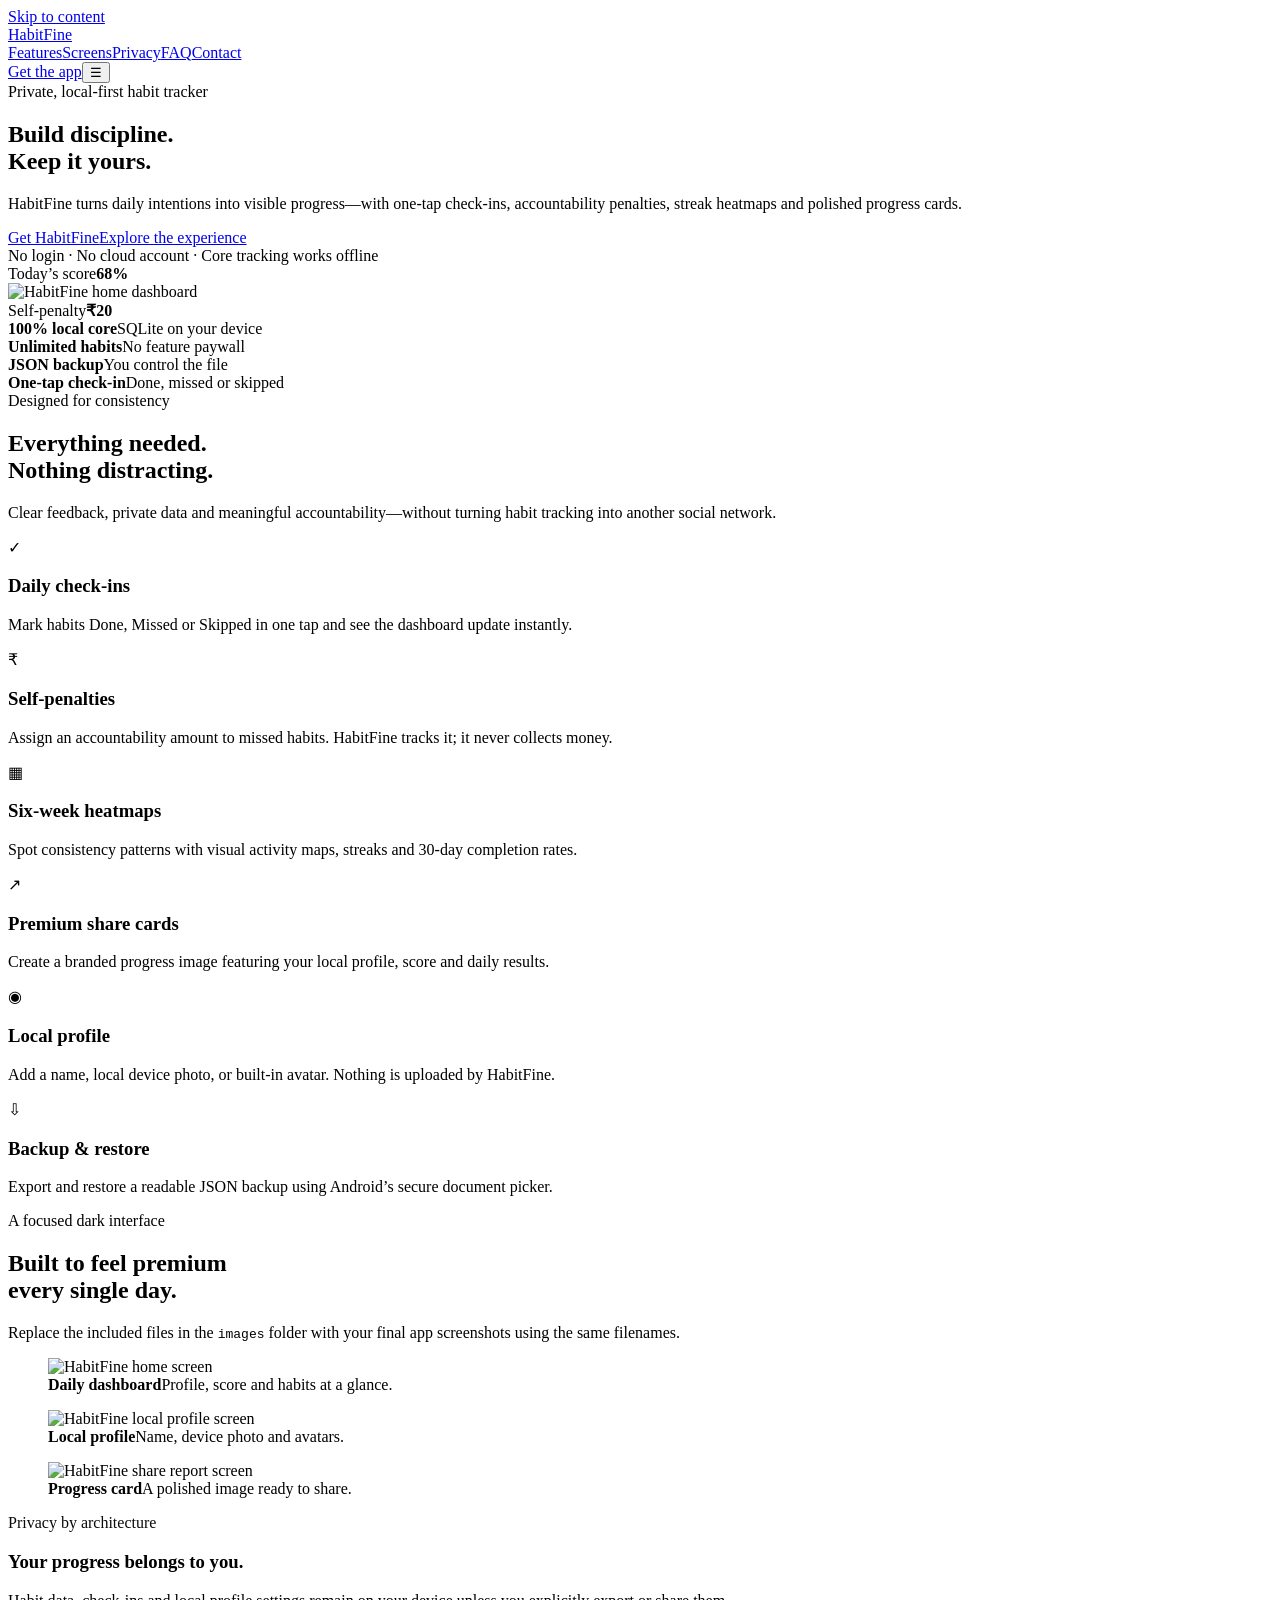
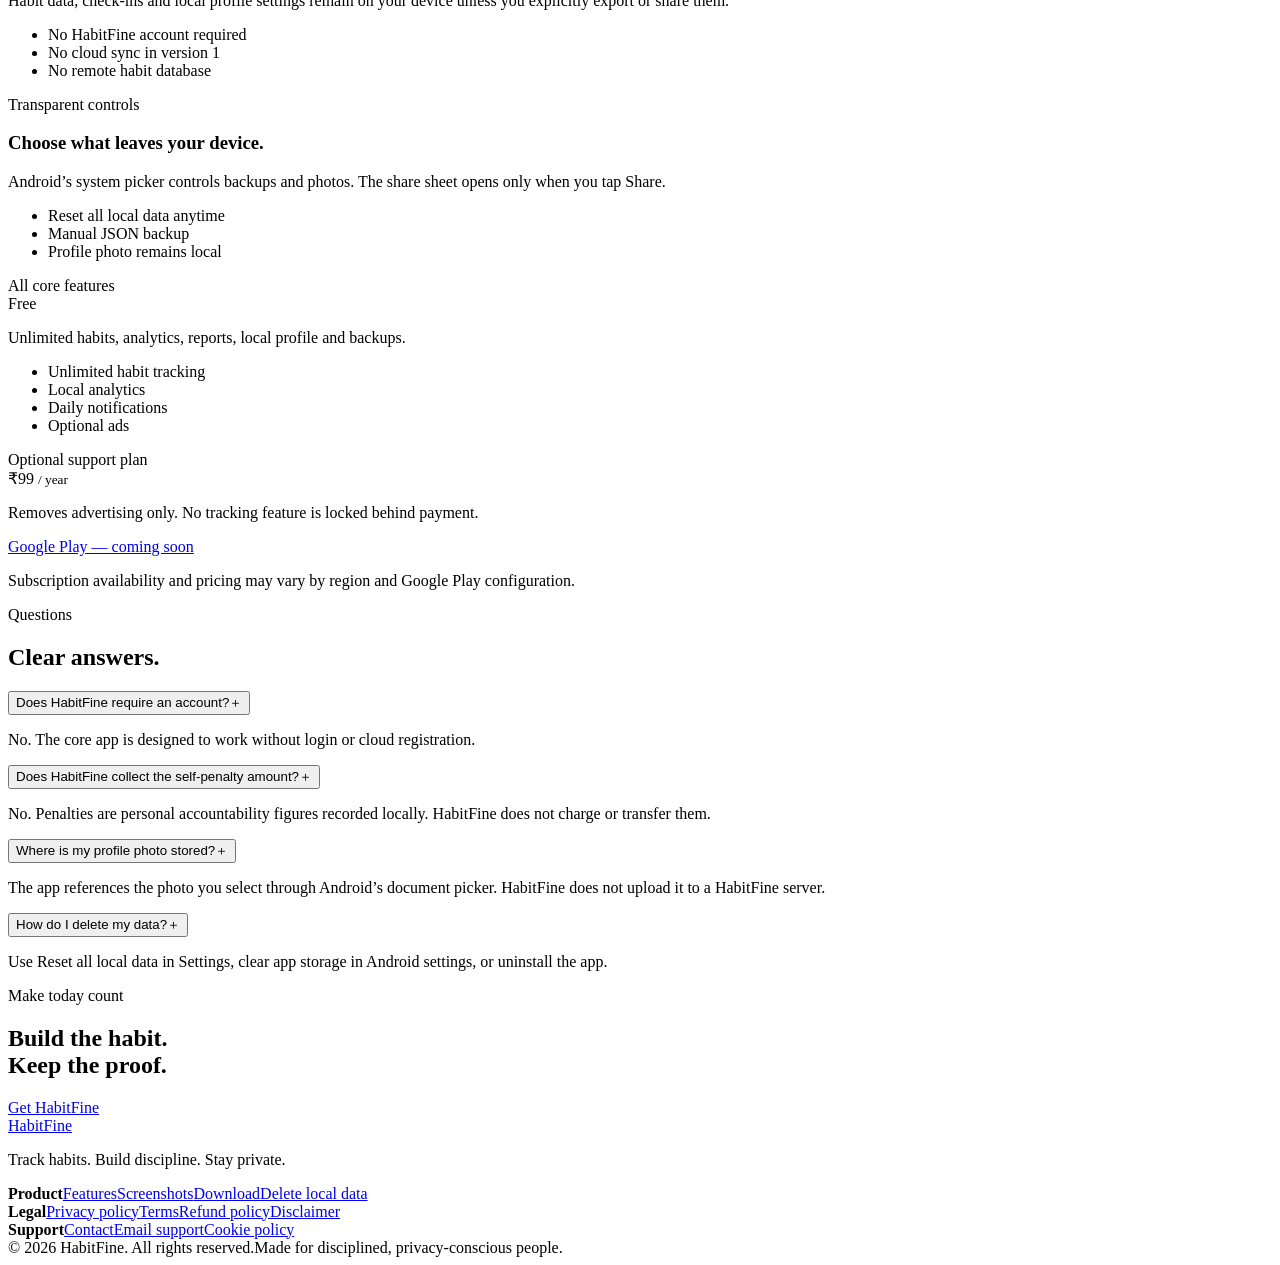
==== index.html @ 4855f7bb "Add files via upload" ====
<!doctype html><html lang="en"><head><meta charset="utf-8"><meta name="viewport" content="width=device-width,initial-scale=1"><meta name="theme-color" content="#080a09"><meta name="description" content="HabitFine is a private, local-first Android habit tracker with heatmaps, self-penalties, analytics and premium share cards."><title>Habit tracker built for discipline — HabitFine</title><link rel="icon" href="assets/logo.svg"><link rel="stylesheet" href="assets/css/style.css"></head><body class=""><a class="skip" href="#main">Skip to content</a><header class="site-header"><div class="container nav"><a class="brand" href="index.html"><img src="assets/logo.svg" alt=""><span>HabitFine</span></a><nav class="nav-links" aria-label="Primary"><a href="index.html#features">Features</a><a href="index.html#screens">Screens</a><a href="index.html#privacy">Privacy</a><a href="index.html#faq">FAQ</a><a href="contact.html">Contact</a></nav><a class="nav-cta" href="index.html#download">Get the app</a><button class="menu-btn" aria-label="Open navigation" aria-expanded="false">☰</button></div></header><main id="main"><div class="container"><section class="hero"><div class="hero-copy reveal"><div class="eyebrow">Private, local-first habit tracker</div><h1>Build discipline.<br><span>Keep it yours.</span></h1><p>HabitFine turns daily intentions into visible progress—with one-tap check-ins, accountability penalties, streak heatmaps and polished progress cards.</p><div class="actions"><a class="button primary" href="#download">Get HabitFine</a><a class="button secondary" href="#screens">Explore the experience</a></div><div class="micro">No login · No cloud account · Core tracking works offline</div></div><div class="phone-stage reveal"><div class="float-card float-one"><span>Today’s score</span><strong>68%</strong></div><div class="phone"><img src="images/screenshot-home.png" alt="HabitFine home dashboard"></div><div class="float-card float-two"><span>Self-penalty</span><strong>₹20</strong></div></div></section><div class="trust reveal"><div><b>100% local core</b><span>SQLite on your device</span></div><div><b>Unlimited habits</b><span>No feature paywall</span></div><div><b>JSON backup</b><span>You control the file</span></div><div><b>One-tap check-in</b><span>Done, missed or skipped</span></div></div></div><section id="features"><div class="container"><div class="section-head reveal"><div><div class="eyebrow">Designed for consistency</div><h2>Everything needed.<br>Nothing distracting.</h2></div><p>Clear feedback, private data and meaningful accountability—without turning habit tracking into another social network.</p></div><div class="feature-grid"><article class="feature reveal"><div class="icon">✓</div><h3>Daily check-ins</h3><p>Mark habits Done, Missed or Skipped in one tap and see the dashboard update instantly.</p></article><article class="feature reveal"><div class="icon">₹</div><h3>Self-penalties</h3><p>Assign an accountability amount to missed habits. HabitFine tracks it; it never collects money.</p></article><article class="feature reveal"><div class="icon">▦</div><h3>Six-week heatmaps</h3><p>Spot consistency patterns with visual activity maps, streaks and 30-day completion rates.</p></article><article class="feature reveal"><div class="icon">↗</div><h3>Premium share cards</h3><p>Create a branded progress image featuring your local profile, score and daily results.</p></article><article class="feature reveal"><div class="icon">◉</div><h3>Local profile</h3><p>Add a name, local device photo, or built-in avatar. Nothing is uploaded by HabitFine.</p></article><article class="feature reveal"><div class="icon">⇩</div><h3>Backup & restore</h3><p>Export and restore a readable JSON backup using Android’s secure document picker.</p></article></div></div></section><section class="screens" id="screens"><div class="container"><div class="section-head reveal"><div><div class="eyebrow">A focused dark interface</div><h2>Built to feel premium<br>every single day.</h2></div><p>Replace the included files in the <code>images</code> folder with your final app screenshots using the same filenames.</p></div><div class="screen-grid"><figure class="screen-card reveal"><img src="images/screenshot-home.png" alt="HabitFine home screen"><figcaption><b>Daily dashboard</b><span>Profile, score and habits at a glance.</span></figcaption></figure><figure class="screen-card reveal"><img src="images/screenshot-profile.png" alt="HabitFine local profile screen"><figcaption><b>Local profile</b><span>Name, device photo and avatars.</span></figcaption></figure><figure class="screen-card reveal"><img src="images/screenshot-report.png" alt="HabitFine share report screen"><figcaption><b>Progress card</b><span>A polished image ready to share.</span></figcaption></figure></div></div></section><section id="privacy"><div class="container"><div class="local-grid"><article class="local-card accent reveal"><div class="eyebrow" style="color:#090b0a">Privacy by architecture</div><h3>Your progress belongs to you.</h3><p>Habit data, check-ins and local profile settings remain on your device unless you explicitly export or share them.</p><ul class="check-list"><li>No HabitFine account required</li><li>No cloud sync in version 1</li><li>No remote habit database</li></ul></article><article class="local-card reveal"><div class="eyebrow">Transparent controls</div><h3>Choose what leaves your device.</h3><p>Android’s system picker controls backups and photos. The share sheet opens only when you tap Share.</p><ul class="check-list"><li>Reset all local data anytime</li><li>Manual JSON backup</li><li>Profile photo remains local</li></ul></article></div></div></section><section id="download"><div class="container"><div class="pricing"><div class="price-card reveal"><div class="eyebrow">All core features</div><div class="price">Free</div><p class="muted">Unlimited habits, analytics, reports, local profile and backups.</p><ul class="check-list"><li>Unlimited habit tracking</li><li>Local analytics</li><li>Daily notifications</li><li>Optional ads</li></ul></div><div class="price-card reveal"><div class="eyebrow">Optional support plan</div><div class="price">₹99 <small>/ year</small></div><p class="muted">Removes advertising only. No tracking feature is locked behind payment.</p><div class="actions"><a class="button primary" href="#">Google Play — coming soon</a></div><p class="micro">Subscription availability and pricing may vary by region and Google Play configuration.</p></div></div></div></section><section id="faq"><div class="container faq"><div class="section-head reveal"><div><div class="eyebrow">Questions</div><h2>Clear answers.</h2></div></div><div class="faq-item reveal"><button class="faq-q" aria-expanded="false">Does HabitFine require an account?<span>＋</span></button><div class="faq-a"><div><p>No. The core app is designed to work without login or cloud registration.</p></div></div></div><div class="faq-item reveal"><button class="faq-q" aria-expanded="false">Does HabitFine collect the self-penalty amount?<span>＋</span></button><div class="faq-a"><div><p>No. Penalties are personal accountability figures recorded locally. HabitFine does not charge or transfer them.</p></div></div></div><div class="faq-item reveal"><button class="faq-q" aria-expanded="false">Where is my profile photo stored?<span>＋</span></button><div class="faq-a"><div><p>The app references the photo you select through Android’s document picker. HabitFine does not upload it to a HabitFine server.</p></div></div></div><div class="faq-item reveal"><button class="faq-q" aria-expanded="false">How do I delete my data?<span>＋</span></button><div class="faq-a"><div><p>Use Reset all local data in Settings, clear app storage in Android settings, or uninstall the app.</p></div></div></div></div></section><section><div class="container"><div class="cta reveal"><div><div class="eyebrow">Make today count</div><h2>Build the habit.<br>Keep the proof.</h2></div><a class="button primary" href="#download">Get HabitFine</a></div></div></section></main><footer class="footer"><div class="container"><div class="footer-grid"><div><a class="brand" href="index.html"><img src="assets/logo.svg" alt=""><span>HabitFine</span></a><p>Track habits. Build discipline. Stay private.</p></div><div class="footer-col"><b>Product</b><a href="index.html#features">Features</a><a href="index.html#screens">Screenshots</a><a href="index.html#download">Download</a><a href="data-deletion.html">Delete local data</a></div><div class="footer-col"><b>Legal</b><a href="privacy.html">Privacy policy</a><a href="terms.html">Terms</a><a href="refund.html">Refund policy</a><a href="disclaimer.html">Disclaimer</a></div><div class="footer-col"><b>Support</b><a href="contact.html">Contact</a><a href="mailto:jitendraeditiz@gmail.com">Email support</a><a href="cookies.html">Cookie policy</a></div></div><div class="copyright"><span>© 2026 HabitFine. All rights reserved.</span><span>Made for disciplined, privacy-conscious people.</span></div></div></footer><script src="assets/js/main.js"></script></body></html>
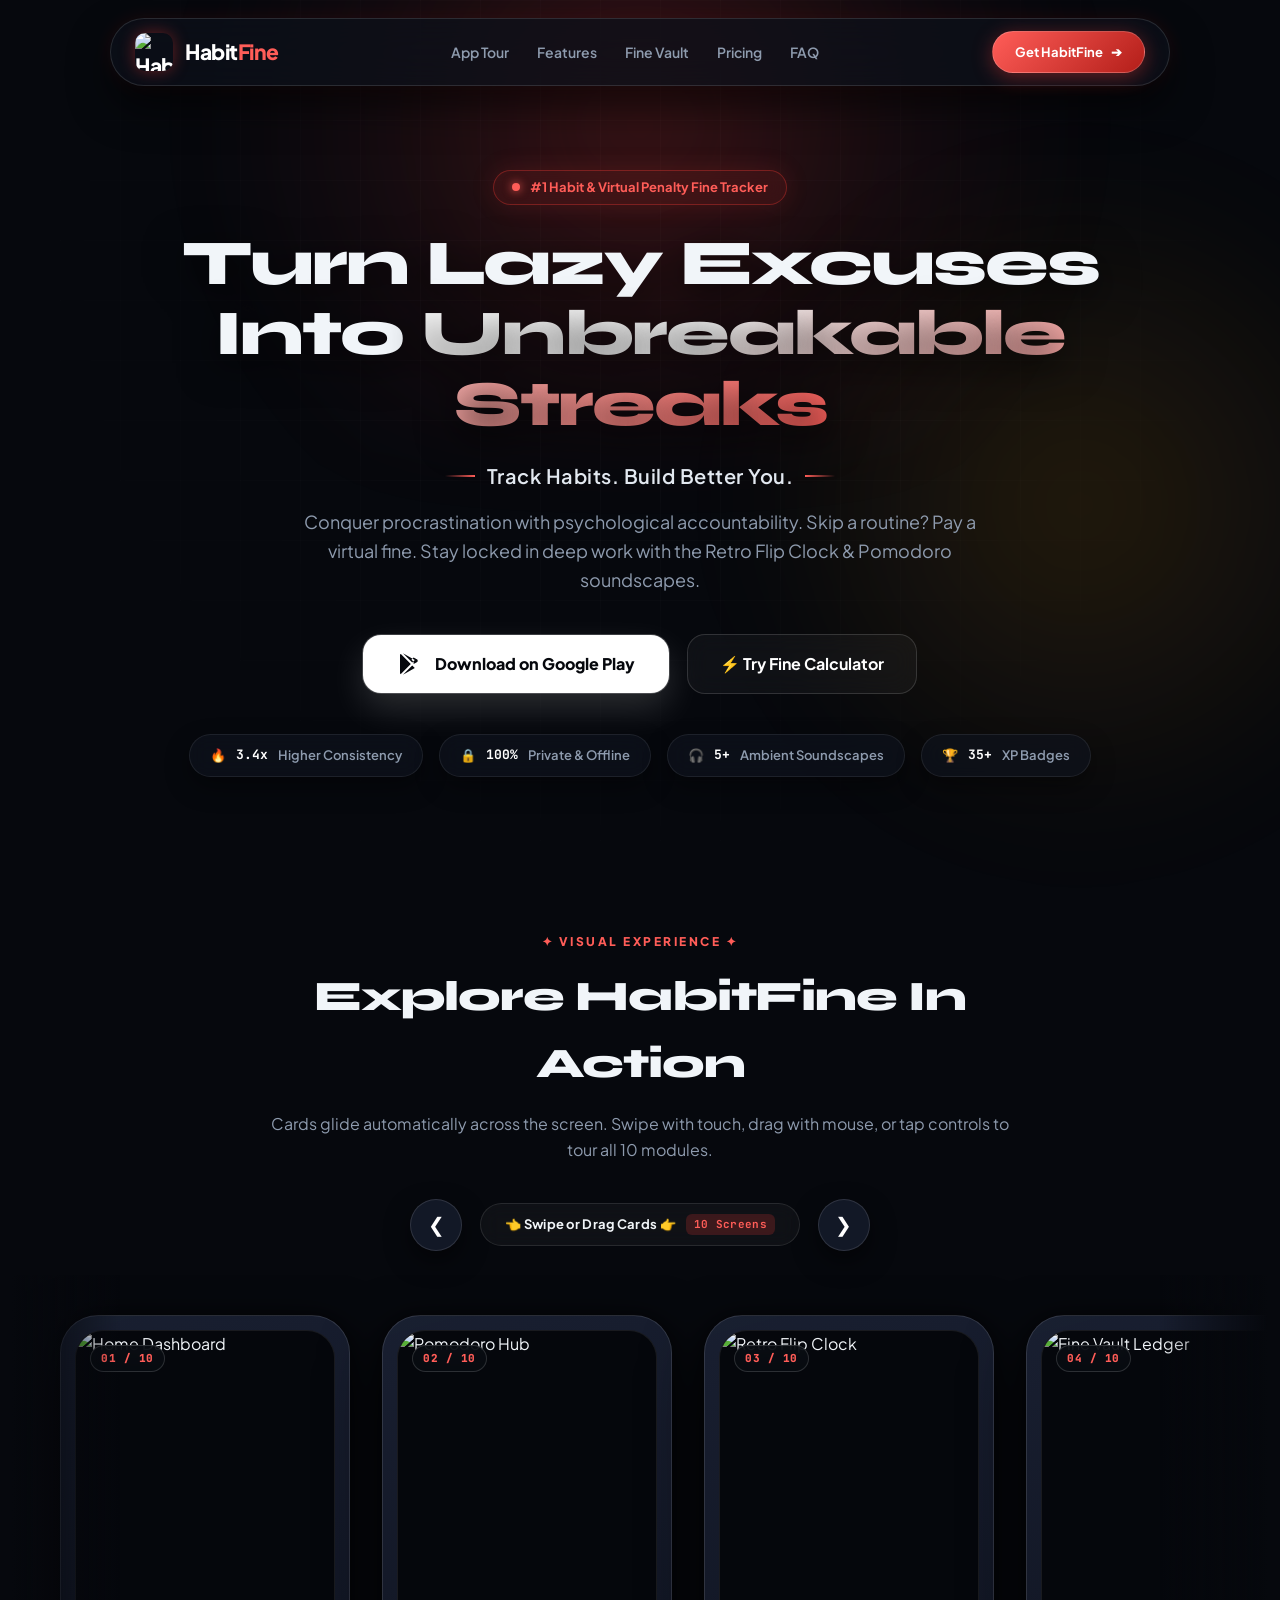
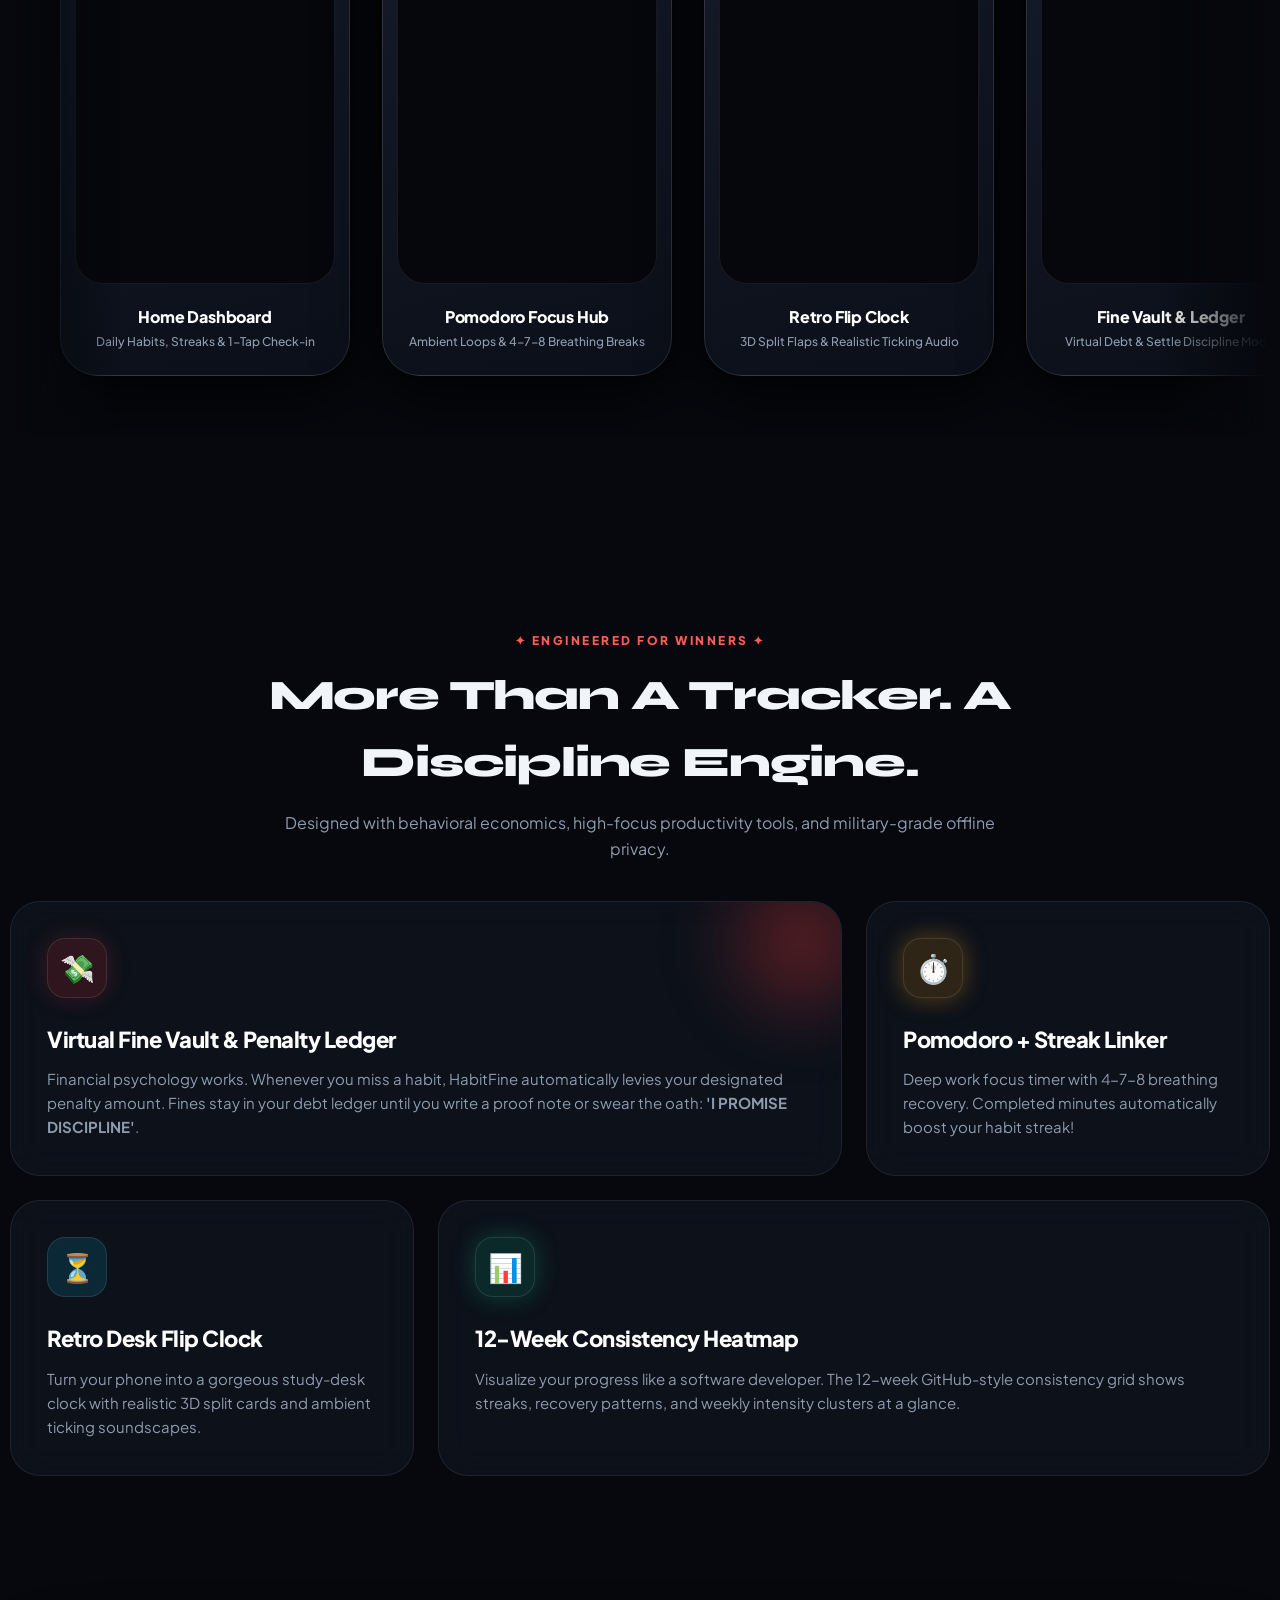
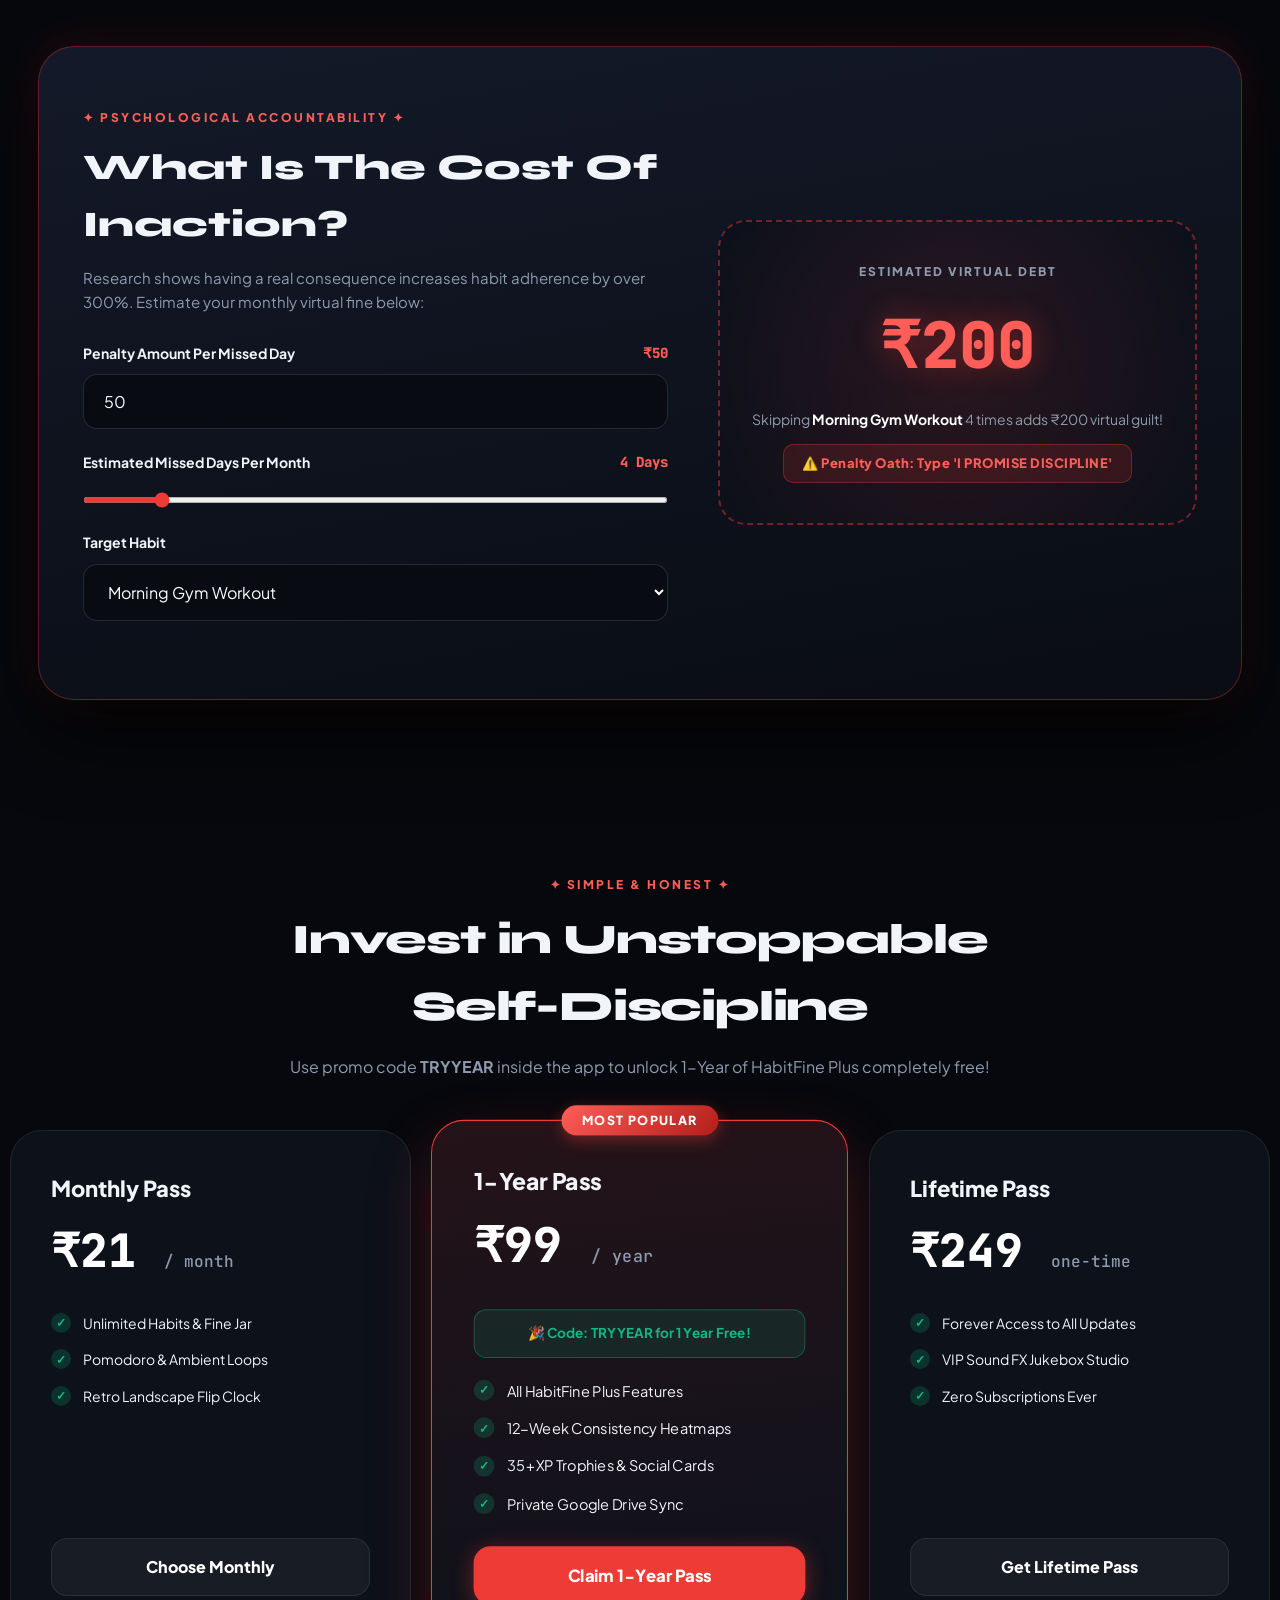
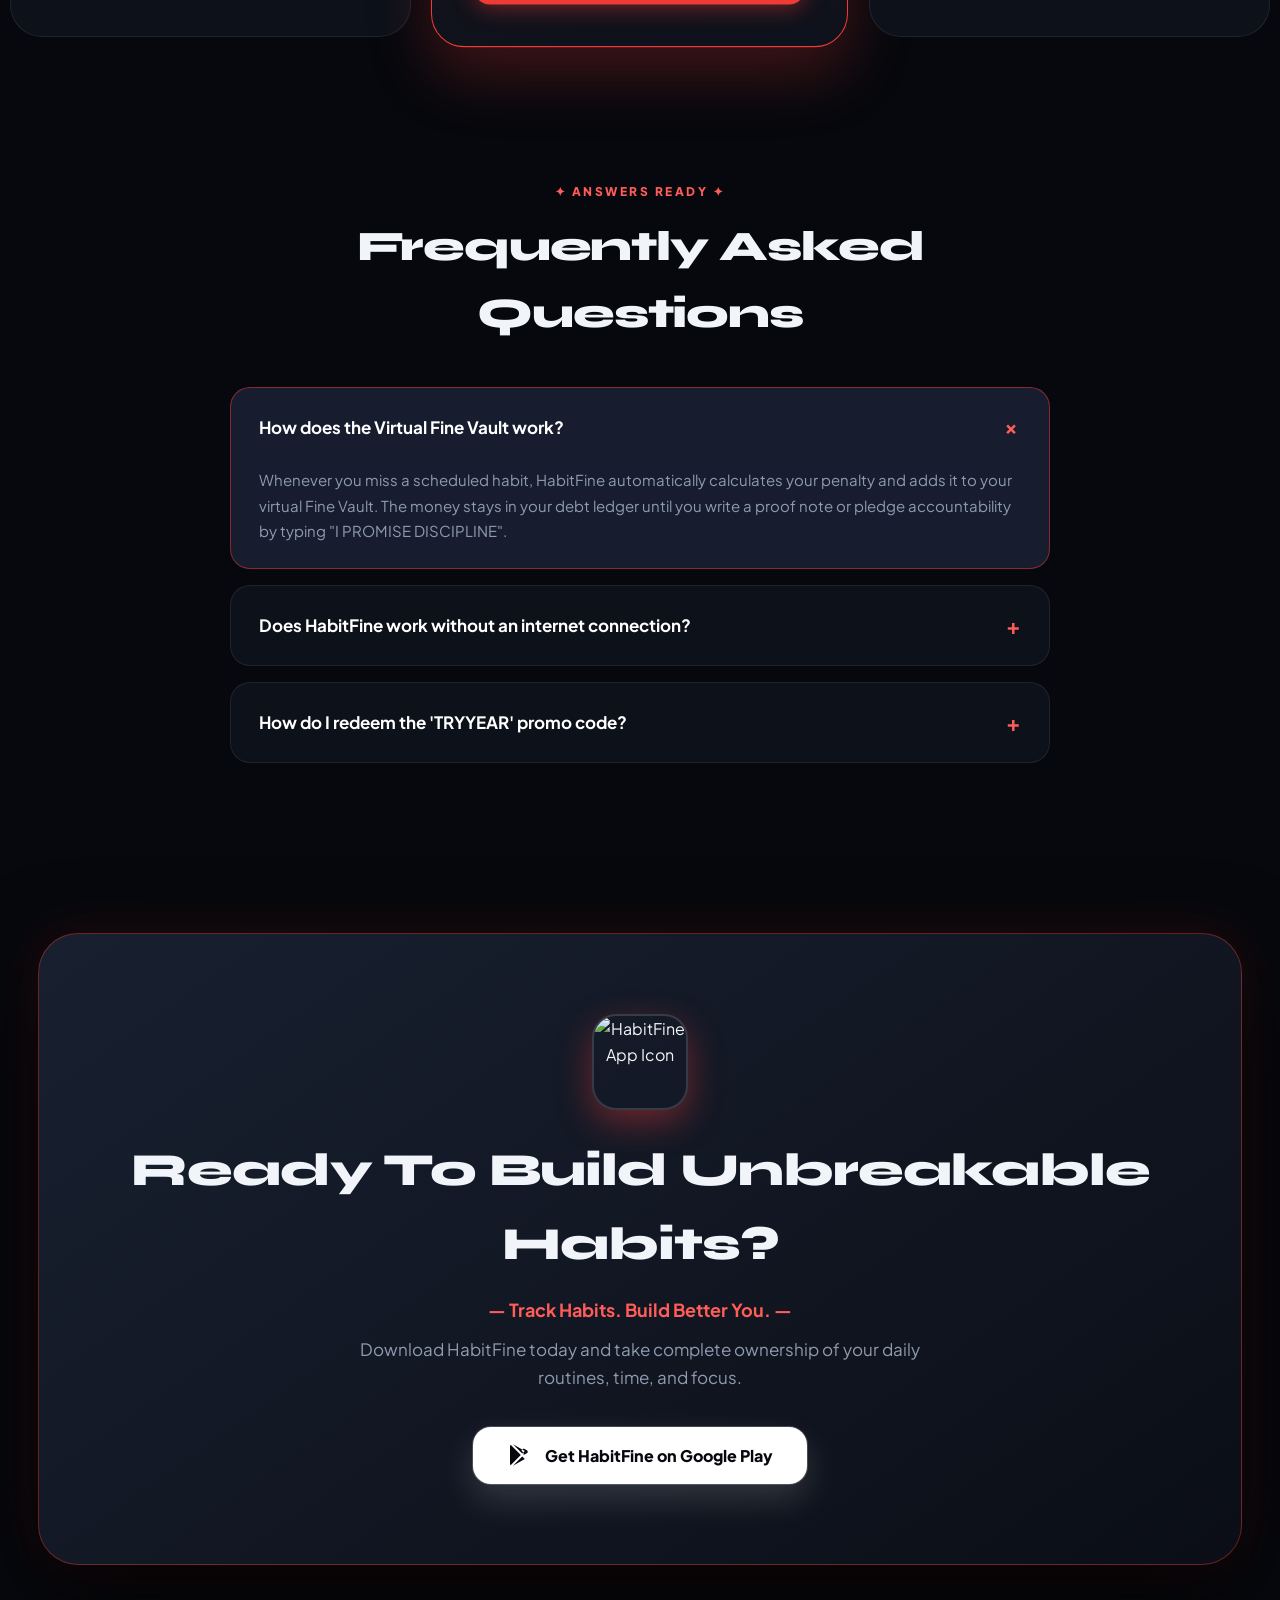
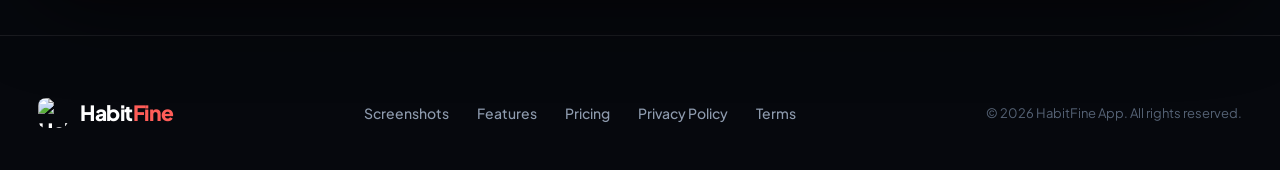
==== commit ba2f07d9: "Rename index (7).html to index.html" ====
--- a/index.html
+++ b/index.html
@@ -1 +1,1642 @@
-<!doctype html><html lang="en"><head><meta charset="utf-8"><meta name="viewport" content="width=device-width,initial-scale=1"><meta name="theme-color" content="#080a09"><meta name="description" content="HabitFine is a private, local-first Android habit tracker with heatmaps, self-penalties, analytics and premium share cards."><title>Habit tracker built for discipline — HabitFine</title><link rel="icon" href="assets/logo.svg"><link rel="stylesheet" href="assets/css/style.css"></head><body class=""><a class="skip" href="#main">Skip to content</a><header class="site-header"><div class="container nav"><a class="brand" href="index.html"><img src="assets/logo.svg" alt=""><span>HabitFine</span></a><nav class="nav-links" aria-label="Primary"><a href="index.html#features">Features</a><a href="index.html#screens">Screens</a><a href="index.html#privacy">Privacy</a><a href="index.html#faq">FAQ</a><a href="contact.html">Contact</a></nav><a class="nav-cta" href="index.html#download">Get the app</a><button class="menu-btn" aria-label="Open navigation" aria-expanded="false">☰</button></div></header><main id="main"><div class="container"><section class="hero"><div class="hero-copy reveal"><div class="eyebrow">Private, local-first habit tracker</div><h1>Build discipline.<br><span>Keep it yours.</span></h1><p>HabitFine turns daily intentions into visible progress—with one-tap check-ins, accountability penalties, streak heatmaps and polished progress cards.</p><div class="actions"><a class="button primary" href="#download">Get HabitFine</a><a class="button secondary" href="#screens">Explore the experience</a></div><div class="micro">No login · No cloud account · Core tracking works offline</div></div><div class="phone-stage reveal"><div class="float-card float-one"><span>Today’s score</span><strong>68%</strong></div><div class="phone"><img src="images/screenshot-home.png" alt="HabitFine home dashboard"></div><div class="float-card float-two"><span>Self-penalty</span><strong>₹20</strong></div></div></section><div class="trust reveal"><div><b>100% local core</b><span>SQLite on your device</span></div><div><b>Unlimited habits</b><span>No feature paywall</span></div><div><b>JSON backup</b><span>You control the file</span></div><div><b>One-tap check-in</b><span>Done, missed or skipped</span></div></div></div><section id="features"><div class="container"><div class="section-head reveal"><div><div class="eyebrow">Designed for consistency</div><h2>Everything needed.<br>Nothing distracting.</h2></div><p>Clear feedback, private data and meaningful accountability—without turning habit tracking into another social network.</p></div><div class="feature-grid"><article class="feature reveal"><div class="icon">✓</div><h3>Daily check-ins</h3><p>Mark habits Done, Missed or Skipped in one tap and see the dashboard update instantly.</p></article><article class="feature reveal"><div class="icon">₹</div><h3>Self-penalties</h3><p>Assign an accountability amount to missed habits. HabitFine tracks it; it never collects money.</p></article><article class="feature reveal"><div class="icon">▦</div><h3>Six-week heatmaps</h3><p>Spot consistency patterns with visual activity maps, streaks and 30-day completion rates.</p></article><article class="feature reveal"><div class="icon">↗</div><h3>Premium share cards</h3><p>Create a branded progress image featuring your local profile, score and daily results.</p></article><article class="feature reveal"><div class="icon">◉</div><h3>Local profile</h3><p>Add a name, local device photo, or built-in avatar. Nothing is uploaded by HabitFine.</p></article><article class="feature reveal"><div class="icon">⇩</div><h3>Backup & restore</h3><p>Export and restore a readable JSON backup using Android’s secure document picker.</p></article></div></div></section><section class="screens" id="screens"><div class="container"><div class="section-head reveal"><div><div class="eyebrow">A focused dark interface</div><h2>Built to feel premium<br>every single day.</h2></div><p>Replace the included files in the <code>images</code> folder with your final app screenshots using the same filenames.</p></div><div class="screen-grid"><figure class="screen-card reveal"><img src="images/screenshot-home.png" alt="HabitFine home screen"><figcaption><b>Daily dashboard</b><span>Profile, score and habits at a glance.</span></figcaption></figure><figure class="screen-card reveal"><img src="images/screenshot-profile.png" alt="HabitFine local profile screen"><figcaption><b>Local profile</b><span>Name, device photo and avatars.</span></figcaption></figure><figure class="screen-card reveal"><img src="images/screenshot-report.png" alt="HabitFine share report screen"><figcaption><b>Progress card</b><span>A polished image ready to share.</span></figcaption></figure></div></div></section><section id="privacy"><div class="container"><div class="local-grid"><article class="local-card accent reveal"><div class="eyebrow" style="color:#090b0a">Privacy by architecture</div><h3>Your progress belongs to you.</h3><p>Habit data, check-ins and local profile settings remain on your device unless you explicitly export or share them.</p><ul class="check-list"><li>No HabitFine account required</li><li>No cloud sync in version 1</li><li>No remote habit database</li></ul></article><article class="local-card reveal"><div class="eyebrow">Transparent controls</div><h3>Choose what leaves your device.</h3><p>Android’s system picker controls backups and photos. The share sheet opens only when you tap Share.</p><ul class="check-list"><li>Reset all local data anytime</li><li>Manual JSON backup</li><li>Profile photo remains local</li></ul></article></div></div></section><section id="download"><div class="container"><div class="pricing"><div class="price-card reveal"><div class="eyebrow">All core features</div><div class="price">Free</div><p class="muted">Unlimited habits, analytics, reports, local profile and backups.</p><ul class="check-list"><li>Unlimited habit tracking</li><li>Local analytics</li><li>Daily notifications</li><li>Optional ads</li></ul></div><div class="price-card reveal"><div class="eyebrow">Optional support plan</div><div class="price">₹99 <small>/ year</small></div><p class="muted">Removes advertising only. No tracking feature is locked behind payment.</p><div class="actions"><a class="button primary" href="#">Google Play — coming soon</a></div><p class="micro">Subscription availability and pricing may vary by region and Google Play configuration.</p></div></div></div></section><section id="faq"><div class="container faq"><div class="section-head reveal"><div><div class="eyebrow">Questions</div><h2>Clear answers.</h2></div></div><div class="faq-item reveal"><button class="faq-q" aria-expanded="false">Does HabitFine require an account?<span>＋</span></button><div class="faq-a"><div><p>No. The core app is designed to work without login or cloud registration.</p></div></div></div><div class="faq-item reveal"><button class="faq-q" aria-expanded="false">Does HabitFine collect the self-penalty amount?<span>＋</span></button><div class="faq-a"><div><p>No. Penalties are personal accountability figures recorded locally. HabitFine does not charge or transfer them.</p></div></div></div><div class="faq-item reveal"><button class="faq-q" aria-expanded="false">Where is my profile photo stored?<span>＋</span></button><div class="faq-a"><div><p>The app references the photo you select through Android’s document picker. HabitFine does not upload it to a HabitFine server.</p></div></div></div><div class="faq-item reveal"><button class="faq-q" aria-expanded="false">How do I delete my data?<span>＋</span></button><div class="faq-a"><div><p>Use Reset all local data in Settings, clear app storage in Android settings, or uninstall the app.</p></div></div></div></div></section><section><div class="container"><div class="cta reveal"><div><div class="eyebrow">Make today count</div><h2>Build the habit.<br>Keep the proof.</h2></div><a class="button primary" href="#download">Get HabitFine</a></div></div></section></main><footer class="footer"><div class="container"><div class="footer-grid"><div><a class="brand" href="index.html"><img src="assets/logo.svg" alt=""><span>HabitFine</span></a><p>Track habits. Build discipline. Stay private.</p></div><div class="footer-col"><b>Product</b><a href="index.html#features">Features</a><a href="index.html#screens">Screenshots</a><a href="index.html#download">Download</a><a href="data-deletion.html">Delete local data</a></div><div class="footer-col"><b>Legal</b><a href="privacy.html">Privacy policy</a><a href="terms.html">Terms</a><a href="refund.html">Refund policy</a><a href="disclaimer.html">Disclaimer</a></div><div class="footer-col"><b>Support</b><a href="contact.html">Contact</a><a href="mailto:jitendraeditiz@gmail.com">Email support</a><a href="cookies.html">Cookie policy</a></div></div><div class="copyright"><span>© 2026 HabitFine. All rights reserved.</span><span>Made for disciplined, privacy-conscious people.</span></div></div></footer><script src="assets/js/main.js"></script></body></html>+<!DOCTYPE html>
+<html lang="en">
+<head>
+    <meta charset="UTF-8">
+    <meta name="viewport" content="width=device-width, initial-scale=1.0">
+    <title>HabitFine — Habit Tracker & Virtual Fine Jar | Track Habits. Build Better You.</title>
+    <meta name="description" content="Build unbreakable habits, track streaks, set virtual penalty fines for skipped routines, and stay laser-focused with Pomodoro & Retro Flip Clock.">
+    <link rel="icon" type="image/png" href="icon.png">
+    <link rel="preconnect" href="https://fonts.googleapis.com">
+    <link rel="preconnect" href="https://fonts.gstatic.com" crossorigin>
+    <link href="https://fonts.googleapis.com/css2?family=Plus+Jakarta+Sans:ital,wght@0,300;0,400;0,500;0,600;0,700;0,800;1,400;1,700&family=JetBrains+Mono:wght@400;600;800&family=Syne:wght@700;800&display=swap" rel="stylesheet">
+    
+    <style>
+        :root {
+            --bg-void: #06080D;
+            --bg-dark: #0A0D15;
+            --bg-card: rgba(16, 21, 32, 0.72);
+            --bg-card-hover: rgba(26, 33, 50, 0.85);
+            --border-subtle: rgba(255, 255, 255, 0.08);
+            --border-glow: rgba(239, 59, 54, 0.4);
+            
+            /* Signature HabitFine Red Palette */
+            --brand-red: #EF3B36;
+            --brand-red-light: #FF5D58;
+            --brand-red-dark: #B31E19;
+            --brand-glow: rgba(239, 59, 54, 0.4);
+            --brand-glow-lg: rgba(239, 59, 54, 0.2);
+
+            /* Accents */
+            --amber-accent: #F59E0B;
+            --amber-glow: rgba(245, 158, 11, 0.35);
+            --emerald-accent: #10B981;
+            --emerald-glow: rgba(16, 185, 129, 0.3);
+            --cyan-accent: #06B6D4;
+            
+            --text-pure: #FFFFFF;
+            --text-main: #F1F5F9;
+            --text-muted: #8E9BAE;
+            --text-dim: #556275;
+            
+            --font-main: 'Plus Jakarta Sans', -apple-system, sans-serif;
+            --font-display: 'Syne', sans-serif;
+            --font-mono: 'JetBrains Mono', monospace;
+        }
+
+        * {
+            margin: 0;
+            padding: 0;
+            box-sizing: border-box;
+            scroll-behavior: smooth;
+        }
+
+        body {
+            background-color: var(--bg-void);
+            color: var(--text-main);
+            font-family: var(--font-main);
+            overflow-x: hidden;
+            line-height: 1.6;
+            selection-background-color: var(--brand-red);
+            selection-color: #fff;
+        }
+
+        ::selection {
+            background: var(--brand-red);
+            color: #fff;
+        }
+
+        /* Ambient Creative Grid & Particles */
+        .ambient-grid {
+            position: fixed;
+            top: 0;
+            left: 0;
+            width: 100vw;
+            height: 100vh;
+            background-image: 
+                linear-gradient(to right, rgba(255, 255, 255, 0.02) 1px, transparent 1px),
+                linear-gradient(to bottom, rgba(255, 255, 255, 0.02) 1px, transparent 1px);
+            background-size: 60px 60px;
+            pointer-events: none;
+            z-index: 0;
+            mask-image: radial-gradient(circle at 50% 30%, black 20%, transparent 80%);
+            -webkit-mask-image: radial-gradient(circle at 50% 30%, black 20%, transparent 80%);
+        }
+
+        .glow-orb-primary {
+            position: fixed;
+            top: -200px;
+            left: 50%;
+            transform: translateX(-50%);
+            width: 1000px;
+            height: 650px;
+            background: radial-gradient(circle, rgba(239, 59, 54, 0.22) 0%, rgba(239, 59, 54, 0.06) 45%, rgba(6, 8, 13, 0) 75%);
+            pointer-events: none;
+            z-index: 0;
+            filter: blur(40px);
+            animation: pulseGlow 8s ease-in-out infinite alternate;
+        }
+
+        .glow-orb-secondary {
+            position: fixed;
+            bottom: 5%;
+            right: -150px;
+            width: 700px;
+            height: 700px;
+            background: radial-gradient(circle, rgba(245, 158, 11, 0.12) 0%, rgba(6, 8, 13, 0) 70%);
+            pointer-events: none;
+            z-index: 0;
+            filter: blur(50px);
+        }
+
+        @keyframes pulseGlow {
+            0% { transform: translateX(-50%) scale(1); opacity: 0.8; }
+            100% { transform: translateX(-50%) scale(1.15); opacity: 1; }
+        }
+
+        .container {
+            max-width: 1260px;
+            margin: 0 auto;
+            padding: 0 28px;
+            position: relative;
+            z-index: 2;
+        }
+
+        /* Glass Floating Navigation */
+        header {
+            position: fixed;
+            top: 18px;
+            left: 0;
+            width: 100%;
+            z-index: 1000;
+            pointer-events: none;
+        }
+        .nav-wrapper {
+            max-width: 1100px;
+            margin: 0 auto;
+            padding: 0 20px;
+            pointer-events: auto;
+        }
+        .nav-inner {
+            display: flex;
+            justify-content: space-between;
+            align-items: center;
+            height: 68px;
+            padding: 0 24px;
+            background: rgba(12, 16, 26, 0.75);
+            backdrop-filter: blur(20px);
+            -webkit-backdrop-filter: blur(20px);
+            border: 1px solid rgba(255, 255, 255, 0.12);
+            border-radius: 99px;
+            box-shadow: 0 20px 40px rgba(0, 0, 0, 0.6), 0 0 20px rgba(239, 59, 54, 0.1);
+        }
+        .brand {
+            display: flex;
+            align-items: center;
+            gap: 12px;
+            text-decoration: none;
+            color: #fff;
+            font-size: 21px;
+            font-weight: 800;
+            letter-spacing: -0.5px;
+        }
+        .brand-logo-wrap {
+            position: relative;
+            width: 38px;
+            height: 38px;
+        }
+        .brand-logo-img {
+            width: 100%;
+            height: 100%;
+            border-radius: 10px;
+            object-fit: cover;
+            display: block;
+            box-shadow: 0 0 16px var(--brand-glow);
+        }
+        .brand-text-red {
+            color: var(--brand-red-light);
+        }
+        .nav-links {
+            display: flex;
+            gap: 28px;
+            align-items: center;
+        }
+        .nav-links a {
+            color: var(--text-muted);
+            text-decoration: none;
+            font-size: 14px;
+            font-weight: 600;
+            transition: all 0.25s cubic-bezier(0.16, 1, 0.3, 1);
+            position: relative;
+        }
+        .nav-links a:hover {
+            color: #FFFFFF;
+        }
+        .nav-links a::after {
+            content: '';
+            position: absolute;
+            bottom: -4px;
+            left: 0;
+            width: 0;
+            height: 2px;
+            background: var(--brand-red-light);
+            transition: width 0.25s;
+            border-radius: 2px;
+        }
+        .nav-links a:hover::after {
+            width: 100%;
+        }
+        .nav-btn {
+            background: linear-gradient(135deg, var(--brand-red-light), var(--brand-red-dark));
+            color: #FFFFFF;
+            padding: 10px 22px;
+            border-radius: 99px;
+            font-weight: 700;
+            font-size: 13px;
+            text-decoration: none;
+            display: inline-flex;
+            align-items: center;
+            gap: 8px;
+            box-shadow: 0 4px 20px var(--brand-glow);
+            transition: all 0.3s cubic-bezier(0.16, 1, 0.3, 1);
+            border: 1px solid rgba(255, 255, 255, 0.2);
+        }
+        .nav-btn:hover {
+            transform: translateY(-2px) scale(1.03);
+            box-shadow: 0 8px 30px var(--brand-glow);
+        }
+
+        /* Hero Section */
+        .hero {
+            padding: 170px 0 80px;
+            text-align: center;
+            position: relative;
+        }
+        .hero-pill {
+            display: inline-flex;
+            align-items: center;
+            gap: 10px;
+            padding: 6px 18px;
+            border-radius: 99px;
+            background: rgba(239, 59, 54, 0.1);
+            border: 1px solid rgba(239, 59, 54, 0.35);
+            color: var(--brand-red-light);
+            font-size: 13px;
+            font-weight: 700;
+            margin-bottom: 24px;
+            backdrop-filter: blur(10px);
+            box-shadow: 0 0 25px rgba(239, 59, 54, 0.15);
+            animation: floatPill 4s ease-in-out infinite;
+        }
+        @keyframes floatPill {
+            0%, 100% { transform: translateY(0); }
+            50% { transform: translateY(-5px); }
+        }
+        .live-dot {
+            width: 8px;
+            height: 8px;
+            background: var(--brand-red-light);
+            border-radius: 50%;
+            display: inline-block;
+            box-shadow: 0 0 10px var(--brand-red-light);
+            animation: blinkDot 1.5s infinite;
+        }
+        @keyframes blinkDot {
+            0%, 100% { opacity: 1; transform: scale(1); }
+            50% { opacity: 0.4; transform: scale(0.7); }
+        }
+
+        .hero h1 {
+            font-family: var(--font-display);
+            font-size: 64px;
+            line-height: 1.1;
+            font-weight: 800;
+            letter-spacing: -2px;
+            margin-bottom: 18px;
+            max-width: 980px;
+            margin-left: auto;
+            margin-right: auto;
+            text-shadow: 0 10px 40px rgba(0,0,0,0.8);
+        }
+        .gradient-headline {
+            background: linear-gradient(135deg, #FFFFFF 30%, #FFA8A5 65%, var(--brand-red-light) 100%);
+            -webkit-background-clip: text;
+            -webkit-text-fill-color: transparent;
+        }
+        
+        .hero-tagline-bar {
+            display: inline-flex;
+            align-items: center;
+            gap: 12px;
+            margin-bottom: 16px;
+            color: #E2E8F0;
+            font-size: 20px;
+            font-weight: 600;
+            letter-spacing: 0.5px;
+        }
+        .hero-tagline-bar .accent-dash {
+            width: 30px;
+            height: 2px;
+            background: linear-gradient(to right, transparent, var(--brand-red-light));
+        }
+        .hero-tagline-bar .accent-dash.right {
+            background: linear-gradient(to left, transparent, var(--brand-red-light));
+        }
+
+        .hero p {
+            font-size: 18px;
+            color: var(--text-muted);
+            max-width: 720px;
+            margin: 0 auto 40px;
+            font-weight: 400;
+        }
+
+        .hero-cta-group {
+            display: flex;
+            gap: 18px;
+            justify-content: center;
+            align-items: center;
+            flex-wrap: wrap;
+            margin-bottom: 40px;
+        }
+        .btn-playstore-3d {
+            background: #FFFFFF;
+            color: #06080D;
+            padding: 16px 34px;
+            border-radius: 18px;
+            font-weight: 800;
+            font-size: 16px;
+            text-decoration: none;
+            display: inline-flex;
+            align-items: center;
+            gap: 14px;
+            transition: all 0.35s cubic-bezier(0.16, 1, 0.3, 1);
+            box-shadow: 0 15px 35px rgba(255, 255, 255, 0.15), 0 0 0 1px rgba(255, 255, 255, 0.2);
+            position: relative;
+            overflow: hidden;
+        }
+        .btn-playstore-3d::before {
+            content: '';
+            position: absolute;
+            top: -50%;
+            left: -50%;
+            width: 200%;
+            height: 200%;
+            background: radial-gradient(circle, rgba(255,255,255,0.8) 0%, transparent 60%);
+            opacity: 0;
+            transition: opacity 0.3s;
+        }
+        .btn-playstore-3d:hover {
+            transform: translateY(-4px) scale(1.03);
+            box-shadow: 0 20px 45px rgba(255, 255, 255, 0.25), 0 0 35px var(--brand-glow);
+        }
+        .btn-interactive-outline {
+            background: rgba(255, 255, 255, 0.04);
+            border: 1px solid rgba(255, 255, 255, 0.14);
+            color: #FFFFFF;
+            padding: 16px 32px;
+            border-radius: 18px;
+            font-weight: 700;
+            font-size: 16px;
+            text-decoration: none;
+            display: inline-flex;
+            align-items: center;
+            gap: 10px;
+            backdrop-filter: blur(12px);
+            transition: all 0.3s cubic-bezier(0.16, 1, 0.3, 1);
+        }
+        .btn-interactive-outline:hover {
+            background: rgba(239, 59, 54, 0.15);
+            border-color: var(--brand-red-light);
+            transform: translateY(-3px);
+            box-shadow: 0 10px 30px rgba(239, 59, 54, 0.25);
+        }
+
+        /* 3D Dynamic Live Metric Pill Board */
+        .live-pills-row {
+            display: flex;
+            justify-content: center;
+            gap: 16px;
+            flex-wrap: wrap;
+            margin-top: 20px;
+        }
+        .hero-metric-chip {
+            background: rgba(16, 21, 32, 0.6);
+            border: 1px solid var(--border-subtle);
+            backdrop-filter: blur(10px);
+            padding: 10px 20px;
+            border-radius: 99px;
+            display: inline-flex;
+            align-items: center;
+            gap: 10px;
+            font-size: 13px;
+            font-weight: 600;
+            color: var(--text-muted);
+            box-shadow: 0 10px 25px rgba(0,0,0,0.4);
+        }
+        .hero-metric-chip strong {
+            color: var(--text-pure);
+            font-family: var(--font-mono);
+        }
+
+        /* ===================================================
+           HORIZON SHOWCASE: PRO FLOATING SLIDER ENGINE
+           =================================================== */
+        .horizon-showcase {
+            padding: 70px 0 110px;
+            position: relative;
+            overflow: hidden;
+            width: 100%;
+        }
+
+        .showcase-header {
+            text-align: center;
+            max-width: 760px;
+            margin: 0 auto 36px;
+        }
+        .showcase-tag {
+            color: var(--brand-red-light);
+            font-size: 12px;
+            font-weight: 800;
+            text-transform: uppercase;
+            letter-spacing: 2.5px;
+            margin-bottom: 12px;
+            display: inline-flex;
+            align-items: center;
+            gap: 8px;
+        }
+        .showcase-title {
+            font-family: var(--font-display);
+            font-size: 42px;
+            font-weight: 800;
+            letter-spacing: -1.2px;
+            margin-bottom: 14px;
+        }
+        .showcase-desc {
+            color: var(--text-muted);
+            font-size: 16px;
+        }
+
+        /* Floating Controller Deck */
+        .slider-deck {
+            display: flex;
+            justify-content: center;
+            align-items: center;
+            gap: 18px;
+            margin-bottom: 24px;
+        }
+        .deck-btn {
+            width: 52px;
+            height: 52px;
+            border-radius: 50%;
+            background: rgba(22, 28, 44, 0.85);
+            border: 1px solid rgba(255, 255, 255, 0.12);
+            color: #FFFFFF;
+            display: flex;
+            align-items: center;
+            justify-content: center;
+            cursor: pointer;
+            font-size: 20px;
+            transition: all 0.3s cubic-bezier(0.16, 1, 0.3, 1);
+            backdrop-filter: blur(12px);
+            user-select: none;
+            box-shadow: 0 10px 25px rgba(0,0,0,0.5);
+        }
+        .deck-btn:hover {
+            background: var(--brand-red);
+            border-color: var(--brand-red-light);
+            box-shadow: 0 0 25px var(--brand-glow);
+            transform: scale(1.12);
+        }
+        .deck-hint {
+            display: inline-flex;
+            align-items: center;
+            gap: 10px;
+            padding: 10px 24px;
+            border-radius: 99px;
+            background: rgba(255, 255, 255, 0.04);
+            border: 1px solid rgba(255, 255, 255, 0.1);
+            font-size: 13px;
+            font-weight: 700;
+            color: var(--text-main);
+            backdrop-filter: blur(10px);
+            letter-spacing: 0.3px;
+        }
+        .deck-hint .key-badge {
+            background: rgba(239, 59, 54, 0.2);
+            color: var(--brand-red-light);
+            padding: 2px 8px;
+            border-radius: 6px;
+            font-family: var(--font-mono);
+            font-size: 11px;
+        }
+
+        /* 3D Floating Carousel Track */
+        .cards-stream-wrapper {
+            position: relative;
+            width: 100%;
+        }
+        .stream-fade-left, .stream-fade-right {
+            position: absolute;
+            top: 0;
+            bottom: 0;
+            width: 120px;
+            z-index: 5;
+            pointer-events: none;
+        }
+        .stream-fade-left {
+            left: 0;
+            background: linear-gradient(to right, var(--bg-void) 10%, transparent 100%);
+        }
+        .stream-fade-right {
+            right: 0;
+            background: linear-gradient(to left, var(--bg-void) 10%, transparent 100%);
+        }
+
+        .cards-stream {
+            display: flex;
+            gap: 32px;
+            overflow-x: auto;
+            scroll-behavior: smooth;
+            padding: 40px 60px 60px;
+            cursor: grab;
+            user-select: none;
+            -webkit-overflow-scrolling: touch;
+            scrollbar-width: none;
+        }
+        .cards-stream::-webkit-scrollbar {
+            display: none;
+        }
+        .cards-stream:active {
+            cursor: grabbing;
+        }
+
+        /* Phone Glass Card */
+        .stream-card {
+            flex: 0 0 290px;
+            background: linear-gradient(165deg, rgba(28, 35, 54, 0.88), rgba(12, 16, 26, 0.95));
+            border: 1px solid rgba(255, 255, 255, 0.12);
+            border-radius: 38px;
+            padding: 14px;
+            box-shadow: 0 25px 60px rgba(0, 0, 0, 0.75), 0 0 20px rgba(0,0,0,0.5);
+            transition: all 0.4s cubic-bezier(0.16, 1, 0.3, 1);
+            position: relative;
+            animation: dynamicBob 5.2s ease-in-out infinite;
+        }
+
+        .stream-card:nth-child(even) {
+            animation-duration: 6s;
+            animation-delay: -2.2s;
+        }
+        .stream-card:nth-child(3n) {
+            animation-duration: 5.8s;
+            animation-delay: -3.8s;
+        }
+
+        @keyframes dynamicBob {
+            0%, 100% { transform: translateY(0px) rotate(0deg); }
+            50% { transform: translateY(-16px) rotate(0.6deg); }
+        }
+
+        .stream-card:hover {
+            transform: translateY(-24px) scale(1.05) !important;
+            border-color: var(--brand-red-light);
+            box-shadow: 0 35px 80px rgba(0, 0, 0, 0.9), 0 0 40px var(--brand-glow);
+            z-index: 10;
+        }
+
+        .screen-glass-frame {
+            border-radius: 28px;
+            overflow: hidden;
+            background: #05070C;
+            aspect-ratio: 9/19.2;
+            margin-bottom: 16px;
+            position: relative;
+            border: 1px solid rgba(255, 255, 255, 0.08);
+            display: flex;
+            align-items: center;
+            justify-content: center;
+        }
+        .screen-glass-frame img {
+            width: 100%;
+            height: 100%;
+            object-fit: cover;
+            display: block;
+            pointer-events: none;
+            transition: transform 0.4s ease;
+        }
+        .stream-card:hover .screen-glass-frame img {
+            transform: scale(1.02);
+        }
+
+        .card-screen-index {
+            position: absolute;
+            top: 14px;
+            left: 14px;
+            background: rgba(9, 12, 18, 0.88);
+            border: 1px solid rgba(255, 255, 255, 0.15);
+            backdrop-filter: blur(10px);
+            color: var(--brand-red-light);
+            font-size: 11px;
+            font-weight: 800;
+            padding: 4px 10px;
+            border-radius: 99px;
+            font-family: var(--font-mono);
+            letter-spacing: 0.5px;
+        }
+
+        .card-info-box {
+            text-align: center;
+            padding: 4px 8px 10px;
+        }
+        .card-title {
+            font-size: 16px;
+            font-weight: 800;
+            color: var(--text-pure);
+            margin-bottom: 4px;
+            letter-spacing: -0.2px;
+        }
+        .card-subtitle {
+            font-size: 12px;
+            color: var(--text-muted);
+            line-height: 1.4;
+            font-weight: 500;
+        }
+
+        /* ===================================================
+           BENTO GRID FEATURES SECTION
+           =================================================== */
+        .features-section {
+            padding: 80px 0;
+            position: relative;
+        }
+        .bento-grid {
+            display: grid;
+            grid-template-columns: repeat(3, 1fr);
+            grid-auto-rows: minmax(240px, auto);
+            gap: 24px;
+            margin-top: 40px;
+        }
+        .bento-card {
+            background: var(--bg-card);
+            border: 1px solid var(--border-subtle);
+            border-radius: 30px;
+            padding: 36px;
+            position: relative;
+            overflow: hidden;
+            backdrop-filter: blur(16px);
+            transition: all 0.35s cubic-bezier(0.16, 1, 0.3, 1);
+            display: flex;
+            flex-direction: column;
+            justify-content: space-between;
+        }
+        .bento-card:hover {
+            transform: translateY(-6px);
+            border-color: rgba(239, 59, 54, 0.4);
+            background: var(--bg-card-hover);
+            box-shadow: 0 20px 50px rgba(0, 0, 0, 0.6), 0 0 30px rgba(239, 59, 54, 0.15);
+        }
+        
+        /* Span variations for Bento Layout */
+        .bento-span-2 {
+            grid-column: span 2;
+        }
+        .bento-card-bg-glow {
+            position: absolute;
+            top: -60px;
+            right: -60px;
+            width: 200px;
+            height: 200px;
+            border-radius: 50%;
+            background: radial-gradient(circle, var(--brand-glow) 0%, transparent 70%);
+            pointer-events: none;
+            filter: blur(30px);
+        }
+        
+        .bento-icon-sphere {
+            width: 60px;
+            height: 60px;
+            border-radius: 18px;
+            display: flex;
+            align-items: center;
+            justify-content: center;
+            font-size: 28px;
+            margin-bottom: 24px;
+            border: 1px solid rgba(255, 255, 255, 0.1);
+        }
+        .sphere-red { background: rgba(239, 59, 54, 0.15); color: var(--brand-red-light); box-shadow: 0 0 25px rgba(239, 59, 54, 0.2); }
+        .sphere-amber { background: rgba(245, 158, 11, 0.15); color: var(--amber-accent); box-shadow: 0 0 25px var(--amber-glow); }
+        .sphere-emerald { background: rgba(16, 185, 129, 0.15); color: var(--emerald-accent); box-shadow: 0 0 25px var(--emerald-glow); }
+        .sphere-cyan { background: rgba(6, 182, 212, 0.15); color: var(--cyan-accent); }
+
+        .bento-card h3 {
+            font-size: 22px;
+            font-weight: 800;
+            letter-spacing: -0.5px;
+            margin-bottom: 10px;
+            color: var(--text-pure);
+        }
+        .bento-card p {
+            color: var(--text-muted);
+            font-size: 15px;
+            line-height: 1.6;
+        }
+
+        /* ===================================================
+           INTERACTIVE DISCIPLINE & FINE DEBT CALCULATOR
+           =================================================== */
+        .calculator-zone {
+            margin: 90px 0;
+            background: linear-gradient(170deg, rgba(22, 28, 44, 0.9), rgba(10, 13, 21, 0.96));
+            border: 1px solid rgba(239, 59, 54, 0.35);
+            border-radius: 36px;
+            padding: 56px 44px;
+            box-shadow: 0 30px 80px rgba(0,0,0,0.8), 0 0 45px rgba(239, 59, 54, 0.15);
+            position: relative;
+            overflow: hidden;
+        }
+        .calc-grid {
+            display: grid;
+            grid-template-columns: 1.1fr 0.9fr;
+            gap: 50px;
+            align-items: center;
+        }
+        .calc-control-group {
+            margin-bottom: 22px;
+        }
+        .calc-control-group label {
+            display: flex;
+            justify-content: space-between;
+            font-size: 14px;
+            font-weight: 700;
+            color: var(--text-main);
+            margin-bottom: 10px;
+        }
+        .calc-select, .calc-number {
+            width: 100%;
+            background: #080B12;
+            border: 1px solid rgba(255, 255, 255, 0.12);
+            border-radius: 14px;
+            padding: 16px 20px;
+            color: #FFFFFF;
+            font-size: 16px;
+            font-family: var(--font-main);
+            outline: none;
+            transition: all 0.2s;
+        }
+        .calc-select:focus, .calc-number:focus {
+            border-color: var(--brand-red-light);
+            box-shadow: 0 0 20px var(--brand-glow);
+        }
+        .custom-range {
+            width: 100%;
+            accent-color: var(--brand-red);
+            margin-top: 10px;
+            cursor: pointer;
+            height: 6px;
+        }
+        
+        .fine-display-vault {
+            background: radial-gradient(circle at 50% 50%, rgba(239, 59, 54, 0.12) 0%, rgba(12, 16, 26, 0.95) 100%);
+            border: 2px dashed rgba(239, 59, 54, 0.45);
+            border-radius: 28px;
+            padding: 40px 30px;
+            text-align: center;
+            position: relative;
+        }
+        .vault-tag {
+            font-size: 12px;
+            font-weight: 800;
+            letter-spacing: 2px;
+            color: var(--text-muted);
+            text-transform: uppercase;
+        }
+        .vault-amount {
+            font-size: 64px;
+            font-weight: 800;
+            font-family: var(--font-mono);
+            color: var(--brand-red-light);
+            margin: 12px 0;
+            text-shadow: 0 0 30px rgba(239, 59, 54, 0.4);
+        }
+        .oath-pill {
+            background: rgba(239, 59, 54, 0.15);
+            border: 1px solid rgba(239, 59, 54, 0.35);
+            color: var(--brand-red-light);
+            font-weight: 800;
+            padding: 8px 18px;
+            border-radius: 10px;
+            font-size: 13px;
+            display: inline-block;
+            margin-top: 14px;
+            letter-spacing: 0.5px;
+        }
+
+        /* ===================================================
+           PRICING TIERS
+           =================================================== */
+        .pricing-section {
+            padding: 80px 0;
+        }
+        .pricing-deck {
+            display: grid;
+            grid-template-columns: repeat(3, 1fr);
+            gap: 28px;
+            margin-top: 50px;
+        }
+        .tier-card {
+            background: var(--bg-card);
+            border: 1px solid var(--border-subtle);
+            border-radius: 32px;
+            padding: 40px;
+            position: relative;
+            transition: all 0.35s ease;
+            display: flex;
+            flex-direction: column;
+            justify-content: space-between;
+        }
+        .tier-card.featured-tier {
+            border-color: var(--brand-red);
+            background: linear-gradient(175deg, rgba(38, 20, 26, 0.95), rgba(14, 18, 28, 0.98));
+            box-shadow: 0 25px 60px rgba(239, 59, 54, 0.25);
+            transform: scale(1.04);
+        }
+        .tier-badge {
+            position: absolute;
+            top: -15px;
+            left: 50%;
+            transform: translateX(-50%);
+            background: linear-gradient(135deg, var(--brand-red-light), var(--brand-red-dark));
+            color: #FFFFFF;
+            font-weight: 800;
+            font-size: 12px;
+            padding: 5px 20px;
+            border-radius: 99px;
+            text-transform: uppercase;
+            letter-spacing: 1px;
+            box-shadow: 0 4px 15px var(--brand-glow);
+        }
+        .tier-title {
+            font-size: 22px;
+            font-weight: 800;
+            margin-bottom: 8px;
+        }
+        .tier-cost {
+            font-size: 46px;
+            font-weight: 800;
+            font-family: var(--font-mono);
+            color: #FFFFFF;
+            margin-bottom: 24px;
+        }
+        .tier-cost span {
+            font-size: 16px;
+            font-weight: 500;
+            color: var(--text-muted);
+        }
+        .tier-perks {
+            list-style: none;
+            display: flex;
+            flex-direction: column;
+            gap: 14px;
+            margin-bottom: 30px;
+        }
+        .tier-perks li {
+            display: flex;
+            align-items: center;
+            gap: 12px;
+            font-size: 14px;
+            color: var(--text-main);
+        }
+        .check-dot {
+            width: 20px;
+            height: 20px;
+            border-radius: 50%;
+            background: rgba(16, 185, 129, 0.2);
+            color: var(--emerald-accent);
+            display: flex;
+            align-items: center;
+            justify-content: center;
+            font-size: 12px;
+            font-weight: 800;
+        }
+        .promo-highlight {
+            background: rgba(16, 185, 129, 0.12);
+            border: 1px solid rgba(16, 185, 129, 0.35);
+            border-radius: 12px;
+            padding: 12px;
+            text-align: center;
+            font-size: 13px;
+            color: var(--emerald-accent);
+            font-weight: 700;
+            margin-bottom: 20px;
+        }
+        .btn-tier {
+            display: block;
+            width: 100%;
+            text-align: center;
+            padding: 15px;
+            border-radius: 16px;
+            font-weight: 800;
+            text-decoration: none;
+            transition: all 0.25s;
+        }
+        .btn-tier-featured {
+            background: var(--brand-red);
+            color: #FFFFFF;
+            box-shadow: 0 4px 20px var(--brand-glow);
+        }
+        .btn-tier-featured:hover {
+            background: var(--brand-red-light);
+            box-shadow: 0 8px 30px var(--brand-glow);
+            transform: translateY(-2px);
+        }
+        .btn-tier-subtle {
+            background: rgba(255, 255, 255, 0.05);
+            border: 1px solid var(--border-subtle);
+            color: #FFFFFF;
+        }
+        .btn-tier-subtle:hover {
+            background: rgba(255, 255, 255, 0.1);
+            border-color: #FFFFFF;
+        }
+
+        /* ===================================================
+           FAQ ACCORDION
+           =================================================== */
+        .faq-container {
+            max-width: 820px;
+            margin: 40px auto 0;
+            display: flex;
+            flex-direction: column;
+            gap: 16px;
+        }
+        .faq-tile {
+            background: var(--bg-card);
+            border: 1px solid var(--border-subtle);
+            border-radius: 20px;
+            overflow: hidden;
+            transition: border-color 0.2s;
+        }
+        .faq-head {
+            padding: 22px 28px;
+            font-size: 17px;
+            font-weight: 700;
+            cursor: pointer;
+            display: flex;
+            justify-content: space-between;
+            align-items: center;
+            color: var(--text-pure);
+        }
+        .faq-body {
+            padding: 0 28px 24px;
+            color: var(--text-muted);
+            font-size: 15px;
+            line-height: 1.7;
+            display: none;
+        }
+        .faq-tile.active {
+            border-color: rgba(239, 59, 54, 0.5);
+            background: rgba(26, 33, 50, 0.9);
+        }
+        .faq-tile.active .faq-body {
+            display: block;
+        }
+        .faq-icon {
+            font-size: 22px;
+            transition: transform 0.3s cubic-bezier(0.16, 1, 0.3, 1);
+            color: var(--brand-red-light);
+        }
+        .faq-tile.active .faq-icon {
+            transform: rotate(45deg);
+        }
+
+        /* Big Creative Download Finale */
+        .finale-banner {
+            background: linear-gradient(145deg, #182030 0%, #0B0E16 100%);
+            border: 1px solid rgba(239, 59, 54, 0.4);
+            border-radius: 40px;
+            padding: 80px 40px;
+            text-align: center;
+            margin: 110px 0 70px;
+            position: relative;
+            overflow: hidden;
+            box-shadow: 0 30px 90px rgba(0,0,0,0.8), 0 0 50px rgba(239, 59, 54, 0.15);
+        }
+        .finale-logo-box {
+            width: 96px;
+            height: 96px;
+            margin: 0 auto 24px;
+            border-radius: 24px;
+            overflow: hidden;
+            box-shadow: 0 12px 35px var(--brand-glow);
+            border: 2px solid rgba(255, 255, 255, 0.15);
+        }
+        .finale-logo-box img {
+            width: 100%;
+            height: 100%;
+            object-fit: cover;
+        }
+        .finale-banner h2 {
+            font-family: var(--font-display);
+            font-size: 46px;
+            font-weight: 800;
+            letter-spacing: -1px;
+            margin-bottom: 14px;
+        }
+        .finale-tagline {
+            font-size: 18px;
+            font-weight: 700;
+            color: var(--brand-red-light);
+            margin-bottom: 12px;
+        }
+        .finale-banner p {
+            color: var(--text-muted);
+            font-size: 17px;
+            max-width: 620px;
+            margin: 0 auto 36px;
+        }
+
+        /* Footer */
+        footer {
+            border-top: 1px solid var(--border-subtle);
+            padding: 60px 0 40px;
+            color: var(--text-muted);
+            font-size: 14px;
+        }
+        .footer-grid {
+            display: flex;
+            justify-content: space-between;
+            align-items: center;
+            flex-wrap: wrap;
+            gap: 24px;
+        }
+        .footer-nav {
+            display: flex;
+            gap: 28px;
+        }
+        .footer-nav a {
+            color: var(--text-muted);
+            text-decoration: none;
+            font-weight: 500;
+            transition: color 0.2s;
+        }
+        .footer-nav a:hover {
+            color: var(--brand-red-light);
+        }
+
+        /* Responsive Breakpoints */
+        @media (max-width: 1024px) {
+            .hero h1 { font-size: 48px; }
+            .bento-grid, .pricing-deck { grid-template-columns: repeat(2, 1fr); }
+            .bento-span-2 { grid-column: span 2; }
+            .calc-grid { grid-template-columns: 1fr; }
+        }
+        @media (max-width: 768px) {
+            .nav-links { display: none; }
+            .hero h1 { font-size: 36px; }
+            .bento-grid, .pricing-deck { grid-template-columns: 1fr; }
+            .bento-span-2 { grid-column: span 1; }
+            .stream-card { flex: 0 0 250px; }
+            .cards-stream { padding: 30px 20px; }
+            .stream-fade-left, .stream-fade-right { display: none; }
+            .calculator-zone { padding: 36px 24px; }
+            .vault-amount { font-size: 48px; }
+        }
+    </style>
+</head>
+<body>
+
+    <!-- Background Grid & Glowing Orbs -->
+    <div class="ambient-grid"></div>
+    <div class="glow-orb-primary"></div>
+    <div class="glow-orb-secondary"></div>
+
+    <!-- Floating Navigation Bar -->
+    <header>
+        <div class="nav-wrapper">
+            <div class="nav-inner">
+                <a href="#" class="brand">
+                    <div class="brand-logo-wrap">
+                        <img src="icon.png" alt="HabitFine Logo" class="brand-logo-img" onerror="this.onerror=null; this.src='splash-icon.png';">
+                    </div>
+                    <span>Habit<span class="brand-text-red">Fine</span></span>
+                </a>
+                <nav class="nav-links">
+                    <a href="#screens">App Tour</a>
+                    <a href="#features">Features</a>
+                    <a href="#calculator">Fine Vault</a>
+                    <a href="#pricing">Pricing</a>
+                    <a href="#faq">FAQ</a>
+                </nav>
+                <a href="#download" class="nav-btn">
+                    <span>Get HabitFine</span>
+                    ➔
+                </a>
+            </div>
+        </div>
+    </header>
+
+    <!-- Hero Section -->
+    <section class="hero">
+        <div class="container">
+            <div class="hero-pill">
+                <span class="live-dot"></span>
+                <span>#1 Habit & Virtual Penalty Fine Tracker</span>
+            </div>
+            
+            <h1>Turn Lazy Excuses Into <span class="gradient-headline">Unbreakable Streaks</span></h1>
+            
+            <div class="hero-tagline-bar">
+                <span class="accent-dash"></span>
+                <span>Track Habits. Build Better You.</span>
+                <span class="accent-dash right"></span>
+            </div>
+
+            <p>Conquer procrastination with psychological accountability. Skip a routine? Pay a virtual fine. Stay locked in deep work with the Retro Flip Clock & Pomodoro soundscapes.</p>
+
+            <div class="hero-cta-group">
+                <a href="#download" class="btn-playstore-3d">
+                    <svg width="24" height="24" viewBox="0 0 24 24" fill="currentColor"><path d="M3.609 1.814L13.792 12 3.61 22.186a2.07 2.07 0 0 1-.61-1.46V3.274c0-.568.225-1.096.61-1.46zm11.603 11.604l2.583 2.583-11.83 6.655 9.247-9.238zm0-2.836L5.965 1.345 17.795 8l-2.583 2.582zm1.414 1.414l3.18-1.789a1.678 1.678 0 0 0 0-2.99l-3.18-1.789-2.122 2.122 2.122 2.446z"/></svg>
+                    <span>Download on Google Play</span>
+                </a>
+                <a href="#calculator" class="btn-interactive-outline">
+                    <span>⚡ Try Fine Calculator</span>
+                </a>
+            </div>
+
+            <!-- Live Stats Chips -->
+            <div class="live-pills-row">
+                <div class="hero-metric-chip">🔥 <strong>3.4x</strong> Higher Consistency</div>
+                <div class="hero-metric-chip">🔒 <strong>100%</strong> Private & Offline</div>
+                <div class="hero-metric-chip">🎧 <strong>5+</strong> Ambient Soundscapes</div>
+                <div class="hero-metric-chip">🏆 <strong>35+</strong> XP Badges</div>
+            </div>
+        </div>
+    </section>
+
+    <!-- ==========================================================
+         FLOATING HORIZONTAL SCREENSHOTS STREAM (AUTO-SLIDE + DRAG)
+         ========================================================== -->
+    <section id="screens" class="horizon-showcase">
+        <div class="container">
+            <div class="showcase-header">
+                <div class="showcase-tag">✦ Visual Experience ✦</div>
+                <h2 class="showcase-title">Explore HabitFine In Action</h2>
+                <p class="showcase-desc">Cards glide automatically across the screen. Swipe with touch, drag with mouse, or tap controls to tour all 10 modules.</p>
+            </div>
+
+            <!-- Slider Control Deck -->
+            <div class="slider-deck">
+                <button class="deck-btn" id="streamPrevBtn" aria-label="Slide Left">❮</button>
+                <div class="deck-hint">
+                    <span>👈 Swipe or Drag Cards 👉</span>
+                    <span class="key-badge">10 Screens</span>
+                </div>
+                <button class="deck-btn" id="streamNextBtn" aria-label="Slide Right">❯</button>
+            </div>
+        </div>
+
+        <!-- 3D Card Stream with Edge Glow Fade -->
+        <div class="cards-stream-wrapper">
+            <div class="stream-fade-left"></div>
+            <div class="stream-fade-right"></div>
+
+            <div class="cards-stream" id="cardsStream">
+                <!-- Screen 01 -->
+                <div class="stream-card">
+                    <div class="screen-glass-frame">
+                        <span class="card-screen-index">01 / 10</span>
+                        <img src="sc1.jpg" alt="Home Dashboard" onerror="this.onerror=null; this.src='splash-icon.png';">
+                    </div>
+                    <div class="card-info-box">
+                        <div class="card-title">Home Dashboard</div>
+                        <div class="card-subtitle">Daily Habits, Streaks & 1-Tap Check-in</div>
+                    </div>
+                </div>
+
+                <!-- Screen 02 -->
+                <div class="stream-card">
+                    <div class="screen-glass-frame">
+                        <span class="card-screen-index">02 / 10</span>
+                        <img src="sc2.jpg" alt="Pomodoro Hub" onerror="this.onerror=null; this.src='splash-icon.png';">
+                    </div>
+                    <div class="card-info-box">
+                        <div class="card-title">Pomodoro Focus Hub</div>
+                        <div class="card-subtitle">Ambient Loops & 4-7-8 Breathing Breaks</div>
+                    </div>
+                </div>
+
+                <!-- Screen 03 -->
+                <div class="stream-card">
+                    <div class="screen-glass-frame">
+                        <span class="card-screen-index">03 / 10</span>
+                        <img src="sc3.jpg" alt="Retro Flip Clock" onerror="this.onerror=null; this.src='splash-icon.png';">
+                    </div>
+                    <div class="card-info-box">
+                        <div class="card-title">Retro Flip Clock</div>
+                        <div class="card-subtitle">3D Split Flaps & Realistic Ticking Audio</div>
+                    </div>
+                </div>
+
+                <!-- Screen 04 -->
+                <div class="stream-card">
+                    <div class="screen-glass-frame">
+                        <span class="card-screen-index">04 / 10</span>
+                        <img src="sc4.jpg" alt="Fine Vault Ledger" onerror="this.onerror=null; this.src='splash-icon.png';">
+                    </div>
+                    <div class="card-info-box">
+                        <div class="card-title">Fine Vault & Ledger</div>
+                        <div class="card-subtitle">Virtual Debt & Settle Discipline Modal</div>
+                    </div>
+                </div>
+
+                <!-- Screen 05 -->
+                <div class="stream-card">
+                    <div class="screen-glass-frame">
+                        <span class="card-screen-index">05 / 10</span>
+                        <img src="sc5.jpg" alt="Consistency Heatmap" onerror="this.onerror=null; this.src='splash-icon.png';">
+                    </div>
+                    <div class="card-info-box">
+                        <div class="card-title">Consistency Heatmap</div>
+                        <div class="card-subtitle">12-Week GitHub Grid & Habit Analytics</div>
+                    </div>
+                </div>
+
+                <!-- Screen 06 -->
+                <div class="stream-card">
+                    <div class="screen-glass-frame">
+                        <span class="card-screen-index">06 / 10</span>
+                        <img src="sc6.jpg" alt="XP Ranks & Trophies" onerror="this.onerror=null; this.src='splash-icon.png';">
+                    </div>
+                    <div class="card-info-box">
+                        <div class="card-title">XP Ranks & Trophies</div>
+                        <div class="card-subtitle">35+ Unlockable Gamified Badges</div>
+                    </div>
+                </div>
+
+                <!-- Screen 07 -->
+                <div class="stream-card">
+                    <div class="screen-glass-frame">
+                        <span class="card-screen-index">07 / 10</span>
+                        <img src="sc7.jpg" alt="Social Share Cards" onerror="this.onerror=null; this.src='splash-icon.png';">
+                    </div>
+                    <div class="card-info-box">
+                        <div class="card-title">Social Share Cards</div>
+                        <div class="card-subtitle">5 Sleek Aesthetic Story Templates</div>
+                    </div>
+                </div>
+
+                <!-- Screen 08 -->
+                <div class="stream-card">
+                    <div class="screen-glass-frame">
+                        <span class="card-screen-index">08 / 10</span>
+                        <img src="sc8.jpg" alt="Plus Subscription" onerror="this.onerror=null; this.src='splash-icon.png';">
+                    </div>
+                    <div class="card-info-box">
+                        <div class="card-title">HabitFine Plus</div>
+                        <div class="card-subtitle">Promo 'TRYYEAR' & Lifetime Pass</div>
+                    </div>
+                </div>
+
+                <!-- Screen 09 -->
+                <div class="stream-card">
+                    <div class="screen-glass-frame">
+                        <span class="card-screen-index">09 / 10</span>
+                        <img src="sc9.jpg" alt="Sound Studio" onerror="this.onerror=null; this.src='splash-icon.png';">
+                    </div>
+                    <div class="card-info-box">
+                        <div class="card-title">Audio Studio Jukebox</div>
+                        <div class="card-subtitle">27 Sound FX, Fanfares & Haptics</div>
+                    </div>
+                </div>
+
+                <!-- Screen 10 -->
+                <div class="stream-card">
+                    <div class="screen-glass-frame">
+                        <span class="card-screen-index">10 / 10</span>
+                        <img src="sc10.jpg" alt="Onboarding Flow" onerror="this.onerror=null; this.src='splash-icon.png';">
+                    </div>
+                    <div class="card-info-box">
+                        <div class="card-title">7-Step Onboarding</div>
+                        <div class="card-subtitle">Tiger Mascot & Strictness Config</div>
+                    </div>
+                </div>
+            </div>
+        </div>
+    </section>
+
+    <!-- ==========================================================
+         BENTO GRID FEATURE SHOWCASE
+         ========================================================== -->
+    <section id="features" class="features-section container">
+        <div class="showcase-header">
+            <div class="showcase-tag">✦ Engineered For Winners ✦</div>
+            <h2 class="showcase-title">More Than A Tracker. A Discipline Engine.</h2>
+            <p class="showcase-desc">Designed with behavioral economics, high-focus productivity tools, and military-grade offline privacy.</p>
+        </div>
+
+        <div class="bento-grid">
+            <!-- Bento 1: Virtual Fine Jar (Span 2) -->
+            <div class="bento-card bento-span-2">
+                <div class="bento-card-bg-glow"></div>
+                <div>
+                    <div class="bento-icon-sphere sphere-red">💸</div>
+                    <h3>Virtual Fine Vault & Penalty Ledger</h3>
+                    <p>Financial psychology works. Whenever you miss a habit, HabitFine automatically levies your designated penalty amount. Fines stay in your debt ledger until you write a proof note or swear the oath: <strong>'I PROMISE DISCIPLINE'</strong>.</p>
+                </div>
+            </div>
+
+            <!-- Bento 2: Pomodoro Focus -->
+            <div class="bento-card">
+                <div>
+                    <div class="bento-icon-sphere sphere-amber">⏱️</div>
+                    <h3>Pomodoro + Streak Linker</h3>
+                    <p>Deep work focus timer with 4-7-8 breathing recovery. Completed minutes automatically boost your habit streak!</p>
+                </div>
+            </div>
+
+            <!-- Bento 3: Retro Flip Clock -->
+            <div class="bento-card">
+                <div>
+                    <div class="bento-icon-sphere sphere-cyan">⏳</div>
+                    <h3>Retro Desk Flip Clock</h3>
+                    <p>Turn your phone into a gorgeous study-desk clock with realistic 3D split cards and ambient ticking soundscapes.</p>
+                </div>
+            </div>
+
+            <!-- Bento 4: GitHub Heatmap (Span 2) -->
+            <div class="bento-card bento-span-2">
+                <div>
+                    <div class="bento-icon-sphere sphere-emerald">📊</div>
+                    <h3>12-Week Consistency Heatmap</h3>
+                    <p>Visualize your progress like a software developer. The 12-week GitHub-style consistency grid shows streaks, recovery patterns, and weekly intensity clusters at a glance.</p>
+                </div>
+            </div>
+        </div>
+    </section>
+
+    <!-- ==========================================================
+         INTERACTIVE FINE DEBT CALCULATOR
+         ========================================================== -->
+    <section id="calculator" class="container">
+        <div class="calculator-zone">
+            <div class="calc-grid">
+                <div>
+                    <div class="showcase-tag">✦ Psychological Accountability ✦</div>
+                    <h2 style="font-family:var(--font-display); font-size:36px; font-weight:800; margin-bottom:12px;">What Is The Cost Of Inaction?</h2>
+                    <p style="color:var(--text-muted); font-size:15px; margin-bottom:28px;">Research shows having a real consequence increases habit adherence by over 300%. Estimate your monthly virtual fine below:</p>
+
+                    <div class="calc-control-group">
+                        <label>
+                            <span>Penalty Amount Per Missed Day</span>
+                            <span style="color:var(--brand-red-light); font-family:var(--font-mono); font-weight:800;" id="rateDisplay">₹50</span>
+                        </label>
+                        <input type="number" id="finePerDay" class="calc-number" value="50" min="10" max="1000" oninput="calculateFine()">
+                    </div>
+
+                    <div class="calc-control-group">
+                        <label>
+                            <span>Estimated Missed Days Per Month</span>
+                            <span style="color:var(--brand-red-light); font-family:var(--font-mono); font-weight:800;" id="daysDisplay">4 Days</span>
+                        </label>
+                        <input type="range" id="missedDays" class="custom-range" min="1" max="25" value="4" oninput="updateDays(this.value)">
+                    </div>
+
+                    <div class="calc-control-group">
+                        <label><span>Target Habit</span></label>
+                        <select id="habitSelect" class="calc-select" onchange="calculateFine()">
+                            <option value="Morning Gym Workout">Morning Gym Workout</option>
+                            <option value="2 Hours Coding Practice">2 Hours Coding Practice</option>
+                            <option value="Read 20 Pages of Book">Read 20 Pages of Book</option>
+                            <option value="No Junk Food Diet">No Junk Food Diet</option>
+                        </select>
+                    </div>
+                </div>
+
+                <div class="fine-display-vault">
+                    <div class="vault-tag">ESTIMATED VIRTUAL DEBT</div>
+                    <div class="vault-amount" id="totalFineResult">₹200</div>
+                    <p style="color:var(--text-muted); font-size:14px;" id="calcSummary">Skipping <strong id="habitName" style="color:#fff;">Morning Gym Workout</strong> 4 times adds ₹200 virtual guilt!</p>
+                    <div class="oath-pill">⚠️ Penalty Oath: Type 'I PROMISE DISCIPLINE'</div>
+                </div>
+            </div>
+        </div>
+    </section>
+
+    <!-- ==========================================================
+         PRICING SECTION
+         ========================================================== -->
+    <section id="pricing" class="pricing-section container">
+        <div class="showcase-header">
+            <div class="showcase-tag">✦ Simple & Honest ✦</div>
+            <h2 class="showcase-title">Invest in Unstoppable Self-Discipline</h2>
+            <p class="showcase-desc">Use promo code <strong>TRYYEAR</strong> inside the app to unlock 1-Year of HabitFine Plus completely free!</p>
+        </div>
+
+        <div class="pricing-deck">
+            <!-- Monthly -->
+            <div class="tier-card">
+                <div>
+                    <div class="tier-title">Monthly Pass</div>
+                    <div class="tier-cost">₹21 <span>/ month</span></div>
+                    <ul class="tier-perks">
+                        <li><span class="check-dot">✓</span> Unlimited Habits & Fine Jar</li>
+                        <li><span class="check-dot">✓</span> Pomodoro & Ambient Loops</li>
+                        <li><span class="check-dot">✓</span> Retro Landscape Flip Clock</li>
+                    </ul>
+                </div>
+                <a href="#download" class="btn-tier btn-tier-subtle">Choose Monthly</a>
+            </div>
+
+            <!-- 1-Year Featured -->
+            <div class="tier-card featured-tier">
+                <div class="tier-badge">Most Popular</div>
+                <div>
+                    <div class="tier-title">1-Year Pass</div>
+                    <div class="tier-cost">₹99 <span>/ year</span></div>
+                    <div class="promo-highlight">🎉 Code: <strong>TRYYEAR</strong> for 1 Year Free!</div>
+                    <ul class="tier-perks">
+                        <li><span class="check-dot">✓</span> All HabitFine Plus Features</li>
+                        <li><span class="check-dot">✓</span> 12-Week Consistency Heatmaps</li>
+                        <li><span class="check-dot">✓</span> 35+ XP Trophies & Social Cards</li>
+                        <li><span class="check-dot">✓</span> Private Google Drive Sync</li>
+                    </ul>
+                </div>
+                <a href="#download" class="btn-tier btn-tier-featured">Claim 1-Year Pass</a>
+            </div>
+
+            <!-- Lifetime -->
+            <div class="tier-card">
+                <div>
+                    <div class="tier-title">Lifetime Pass</div>
+                    <div class="tier-cost">₹249 <span>one-time</span></div>
+                    <ul class="tier-perks">
+                        <li><span class="check-dot">✓</span> Forever Access to All Updates</li>
+                        <li><span class="check-dot">✓</span> VIP Sound FX Jukebox Studio</li>
+                        <li><span class="check-dot">✓</span> Zero Subscriptions Ever</li>
+                    </ul>
+                </div>
+                <a href="#download" class="btn-tier btn-tier-subtle">Get Lifetime Pass</a>
+            </div>
+        </div>
+    </section>
+
+    <!-- ==========================================================
+         FAQ ACCORDION
+         ========================================================== -->
+    <section id="faq" class="container" style="padding: 60px 0;">
+        <div class="showcase-header">
+            <div class="showcase-tag">✦ Answers Ready ✦</div>
+            <h2 class="showcase-title">Frequently Asked Questions</h2>
+        </div>
+
+        <div class="faq-container">
+            <div class="faq-tile active">
+                <div class="faq-head" onclick="toggleFaq(this)">
+                    <span>How does the Virtual Fine Vault work?</span>
+                    <span class="faq-icon">+</span>
+                </div>
+                <div class="faq-body">
+                    Whenever you miss a scheduled habit, HabitFine automatically calculates your penalty and adds it to your virtual Fine Vault. The money stays in your debt ledger until you write a proof note or pledge accountability by typing "I PROMISE DISCIPLINE".
+                </div>
+            </div>
+
+            <div class="faq-tile">
+                <div class="faq-head" onclick="toggleFaq(this)">
+                    <span>Does HabitFine work without an internet connection?</span>
+                    <span class="faq-icon">+</span>
+                </div>
+                <div class="faq-body">
+                    Yes! HabitFine is 100% offline-first. All your habits, timers, heatmaps, and notes stay safely on your phone. You can export a JSON backup anytime or sync with Google Drive.
+                </div>
+            </div>
+
+            <div class="faq-tile">
+                <div class="faq-head" onclick="toggleFaq(this)">
+                    <span>How do I redeem the 'TRYYEAR' promo code?</span>
+                    <span class="faq-icon">+</span>
+                </div>
+                <div class="faq-body">
+                    Open HabitFine, navigate to the Plus screen, type code <strong>TRYYEAR</strong> into the promo box, and hit Redeem. You will instantly get 1 year of HabitFine Plus unlocked with zero payment!
+                </div>
+            </div>
+        </div>
+    </section>
+
+    <!-- ==========================================================
+         FINALE CALL TO ACTION BANNER
+         ========================================================== -->
+    <section id="download" class="container">
+        <div class="finale-banner">
+            <div class="finale-logo-box">
+                <img src="icon.png" alt="HabitFine App Icon" onerror="this.onerror=null; this.src='splash-icon.png';">
+            </div>
+            <h2>Ready To Build Unbreakable Habits?</h2>
+            <div class="finale-tagline">— Track Habits. Build Better You. —</div>
+            <p>Download HabitFine today and take complete ownership of your daily routines, time, and focus.</p>
+            <a href="https://play.google.com/store/apps/details?id=com.habitfine.app" target="_blank" class="btn-playstore-3d">
+                <svg width="24" height="24" viewBox="0 0 24 24" fill="currentColor"><path d="M3.609 1.814L13.792 12 3.61 22.186a2.07 2.07 0 0 1-.61-1.46V3.274c0-.568.225-1.096.61-1.46zm11.603 11.604l2.583 2.583-11.83 6.655 9.247-9.238zm0-2.836L5.965 1.345 17.795 8l-2.583 2.582zm1.414 1.414l3.18-1.789a1.678 1.678 0 0 0 0-2.99l-3.18-1.789-2.122 2.122 2.122 2.446z"/></svg>
+                <span>Get HabitFine on Google Play</span>
+            </a>
+        </div>
+    </section>
+
+    <!-- Footer -->
+    <footer>
+        <div class="container footer-grid">
+            <div class="brand">
+                <img src="icon.png" alt="HabitFine Icon" style="width:30px; height:30px; border-radius:8px;" onerror="this.onerror=null; this.src='splash-icon.png';">
+                <span>Habit<span class="brand-text-red">Fine</span></span>
+            </div>
+            <div class="footer-nav">
+                <a href="#screens">Screenshots</a>
+                <a href="#features">Features</a>
+                <a href="#pricing">Pricing</a>
+                <a href="privacy-policy.html">Privacy Policy</a>
+                <a href="terms.html">Terms</a>
+            </div>
+            <div style="font-size:13px; color:var(--text-dim);">
+                © 2026 HabitFine App. All rights reserved.
+            </div>
+        </div>
+    </footer>
+
+    <!-- Interactive Scripts -->
+    <script>
+        // ==========================================
+        // AUTO-SLIDE STREAM & DRAG CONTROLLER
+        // ==========================================
+        const stream = document.getElementById('cardsStream');
+        const prevBtn = document.getElementById('streamPrevBtn');
+        const nextBtn = document.getElementById('streamNextBtn');
+
+        let isDown = false;
+        let startX;
+        let scrollLeft;
+        let autoScrollTimer = null;
+        let userInteracting = false;
+
+        function startStreamAutoScroll() {
+            autoScrollTimer = setInterval(() => {
+                if (!userInteracting) {
+                    const max = stream.scrollWidth - stream.clientWidth;
+                    if (stream.scrollLeft >= max - 8) {
+                        stream.scrollTo({ left: 0, behavior: 'smooth' });
+                    } else {
+                        stream.scrollBy({ left: 320, behavior: 'smooth' });
+                    }
+                }
+            }, 2800);
+        }
+
+        function pauseScroll() {
+            userInteracting = true;
+            clearInterval(autoScrollTimer);
+        }
+
+        function resumeScroll() {
+            userInteracting = false;
+            clearInterval(autoScrollTimer);
+            startStreamAutoScroll();
+        }
+
+        // Buttons
+        prevBtn.addEventListener('click', () => {
+            pauseScroll();
+            stream.scrollBy({ left: -320, behavior: 'smooth' });
+            setTimeout(resumeScroll, 4000);
+        });
+
+        nextBtn.addEventListener('click', () => {
+            pauseScroll();
+            stream.scrollBy({ left: 320, behavior: 'smooth' });
+            setTimeout(resumeScroll, 4000);
+        });
+
+        // Mouse Drag
+        stream.addEventListener('mousedown', (e) => {
+            isDown = true;
+            pauseScroll();
+            startX = e.pageX - stream.offsetLeft;
+            scrollLeft = stream.scrollLeft;
+        });
+
+        stream.addEventListener('mouseleave', () => {
+            if (isDown) {
+                isDown = false;
+                resumeScroll();
+            }
+        });
+
+        stream.addEventListener('mouseup', () => {
+            if (isDown) {
+                isDown = false;
+                setTimeout(resumeScroll, 3000);
+            }
+        });
+
+        stream.addEventListener('mousemove', (e) => {
+            if (!isDown) return;
+            e.preventDefault();
+            const x = e.pageX - stream.offsetLeft;
+            const walk = (x - startX) * 1.8;
+            stream.scrollLeft = scrollLeft - walk;
+        });
+
+        // Mobile Touch
+        stream.addEventListener('touchstart', () => pauseScroll(), { passive: true });
+        stream.addEventListener('touchend', () => setTimeout(resumeScroll, 3000), { passive: true });
+        stream.addEventListener('mouseenter', pauseScroll);
+        stream.addEventListener('mouseleave', () => {
+            if (!isDown) resumeScroll();
+        });
+
+        startStreamAutoScroll();
+
+        // ==========================================
+        // Fine Calculator
+        // ==========================================
+        function calculateFine() {
+            const finePerDay = parseInt(document.getElementById('finePerDay').value) || 0;
+            const missedDays = parseInt(document.getElementById('missedDays').value) || 0;
+            const habit = document.getElementById('habitSelect').value;
+
+            document.getElementById('rateDisplay').innerText = '₹' + finePerDay;
+            const total = finePerDay * missedDays;
+            document.getElementById('totalFineResult').innerText = '₹' + total.toLocaleString('en-IN');
+            document.getElementById('habitName').innerText = habit;
+            document.getElementById('calcSummary').innerHTML = `Skipping <strong style="color:#fff;">${habit}</strong> ${missedDays} times adds ₹${total} virtual guilt!`;
+        }
+
+        function updateDays(val) {
+            document.getElementById('daysDisplay').innerText = val + ' Days';
+            calculateFine();
+        }
+
+        // FAQ Toggle
+        function toggleFaq(el) {
+            const parent = el.parentElement;
+            parent.classList.toggle('active');
+        }
+    </script>
+</body>
+</html>
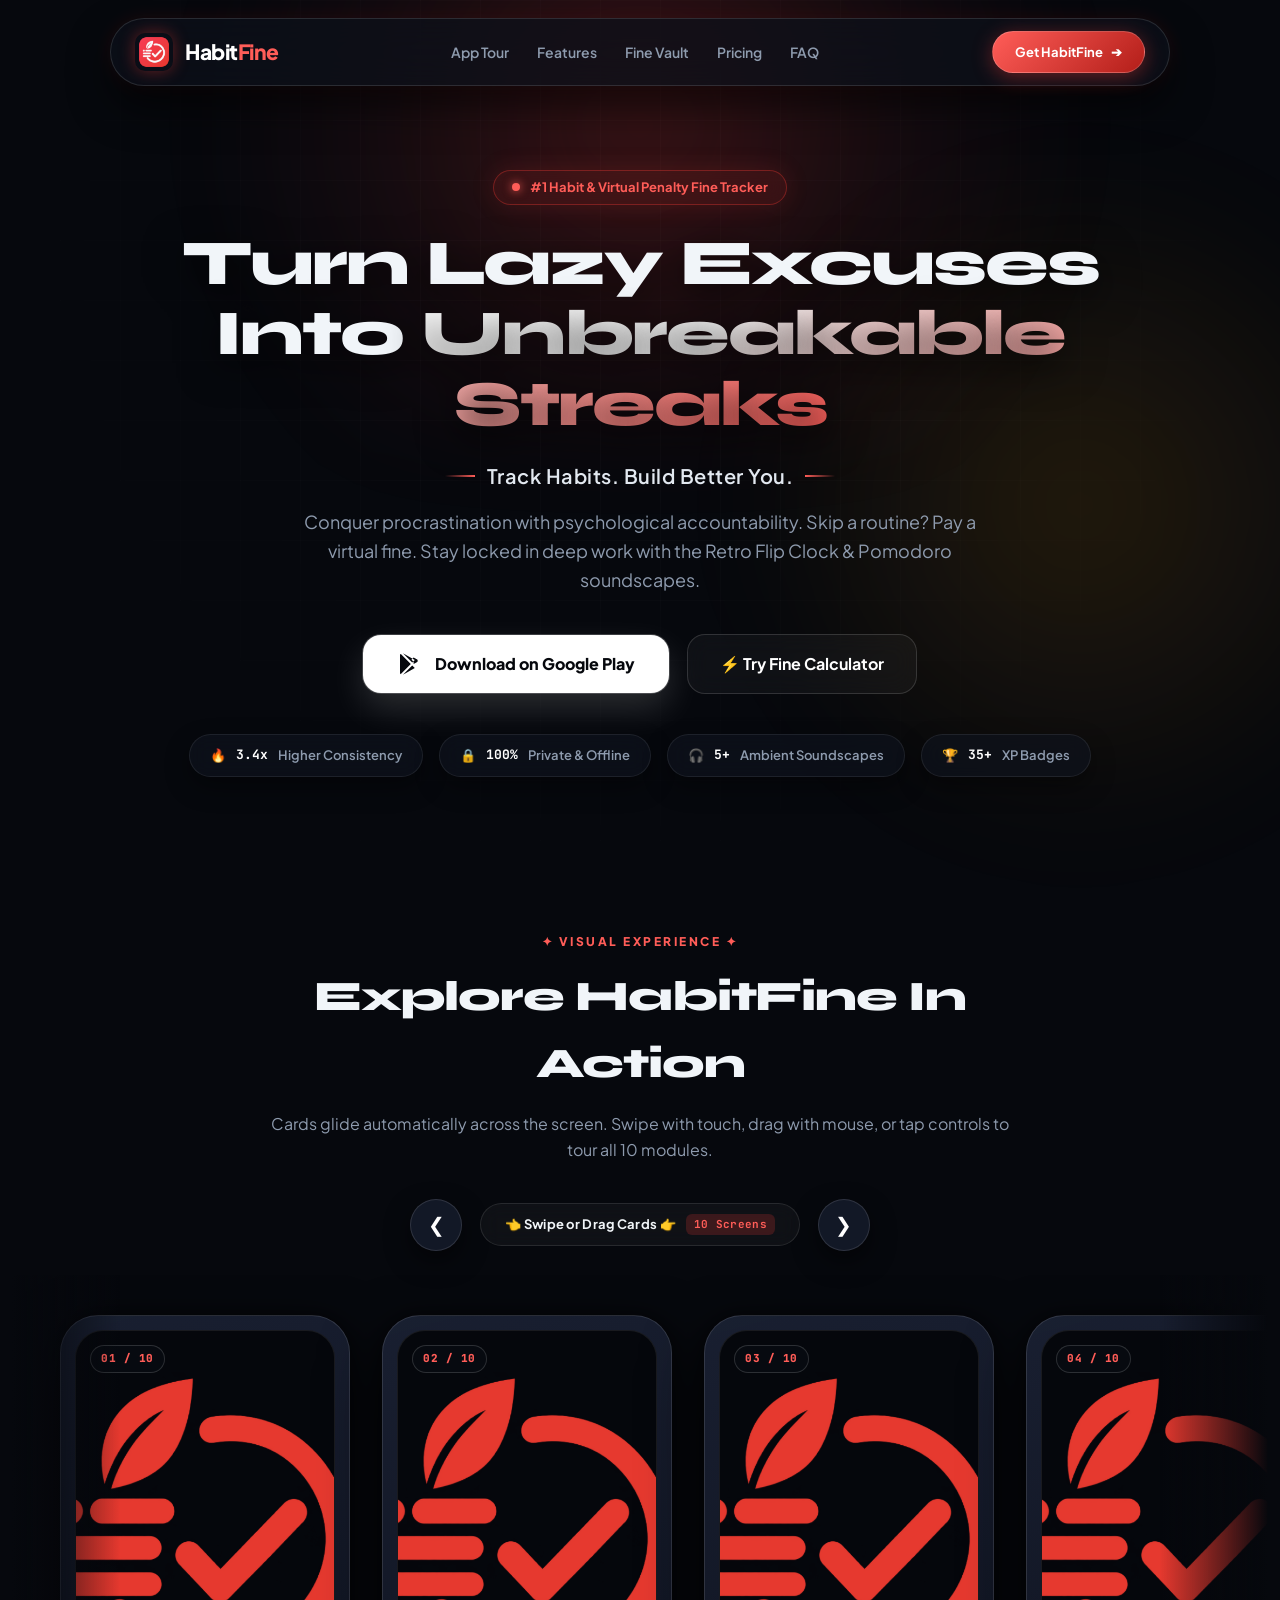
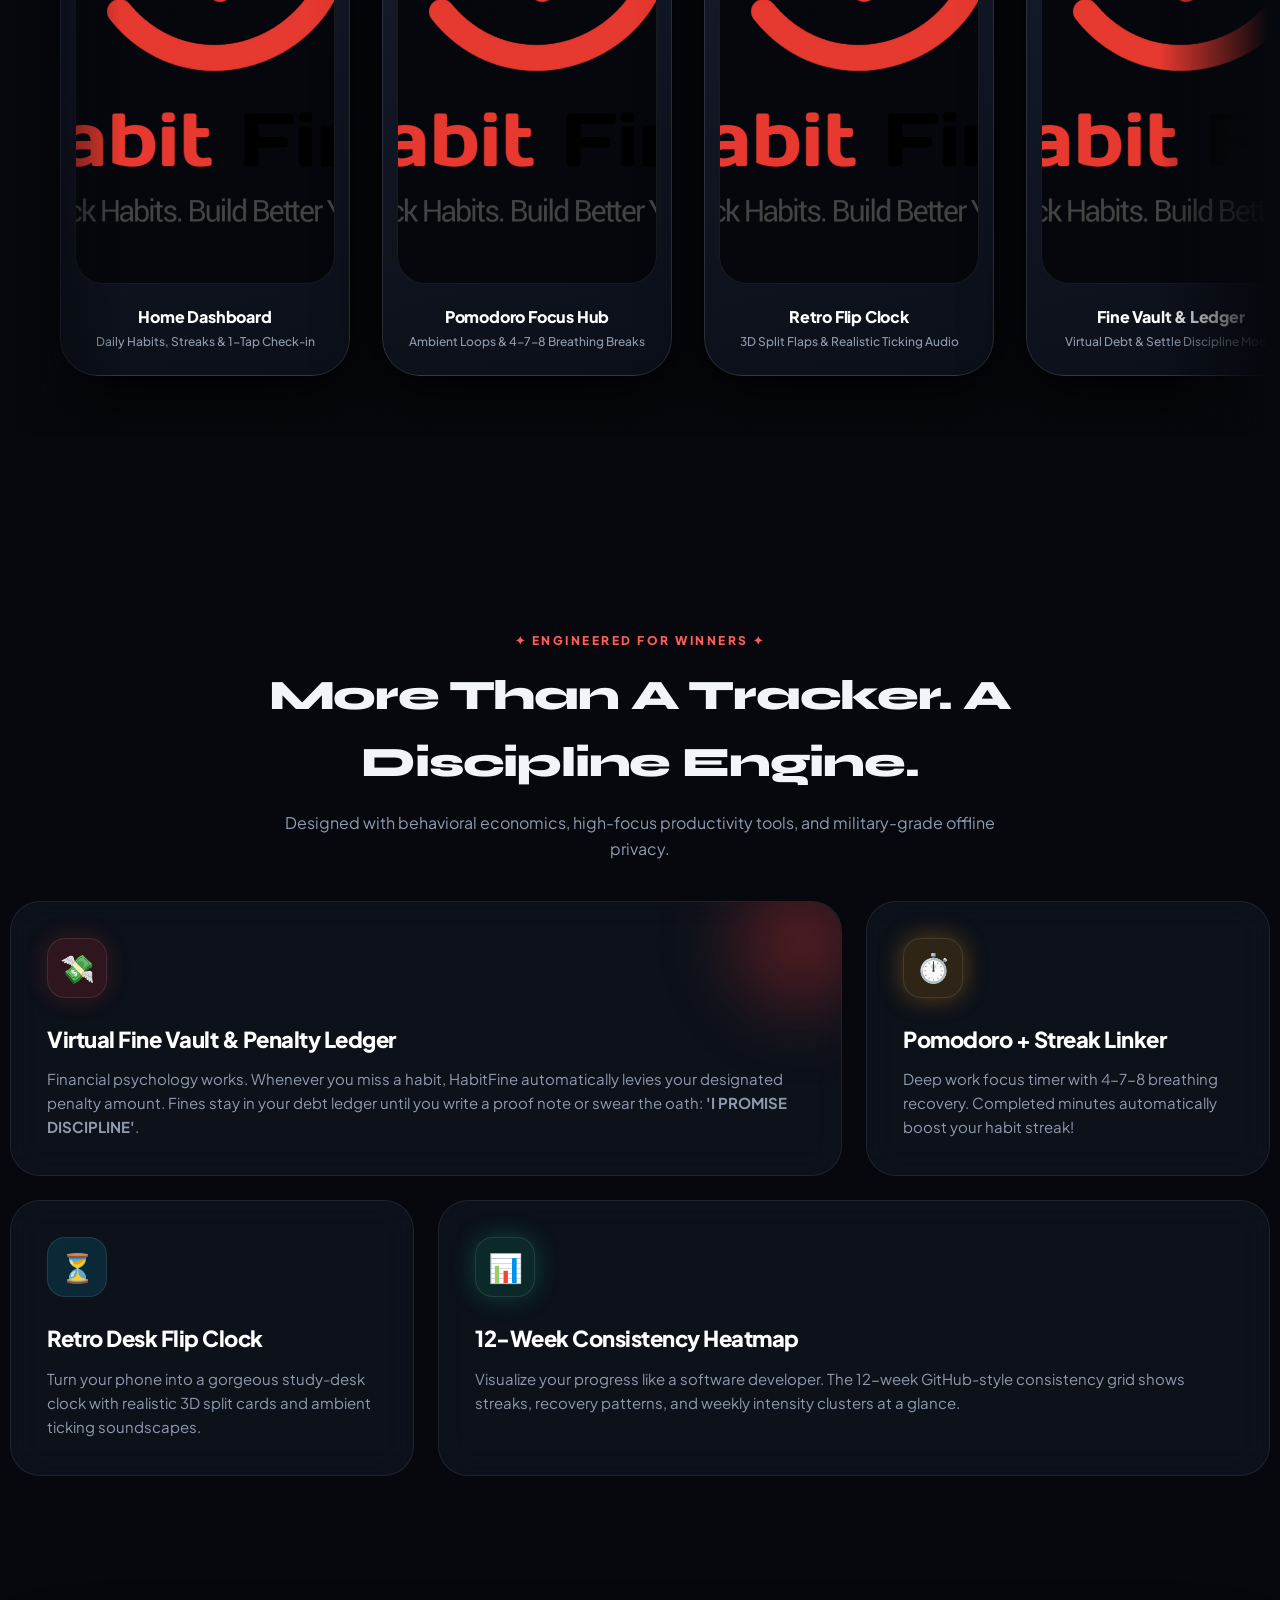
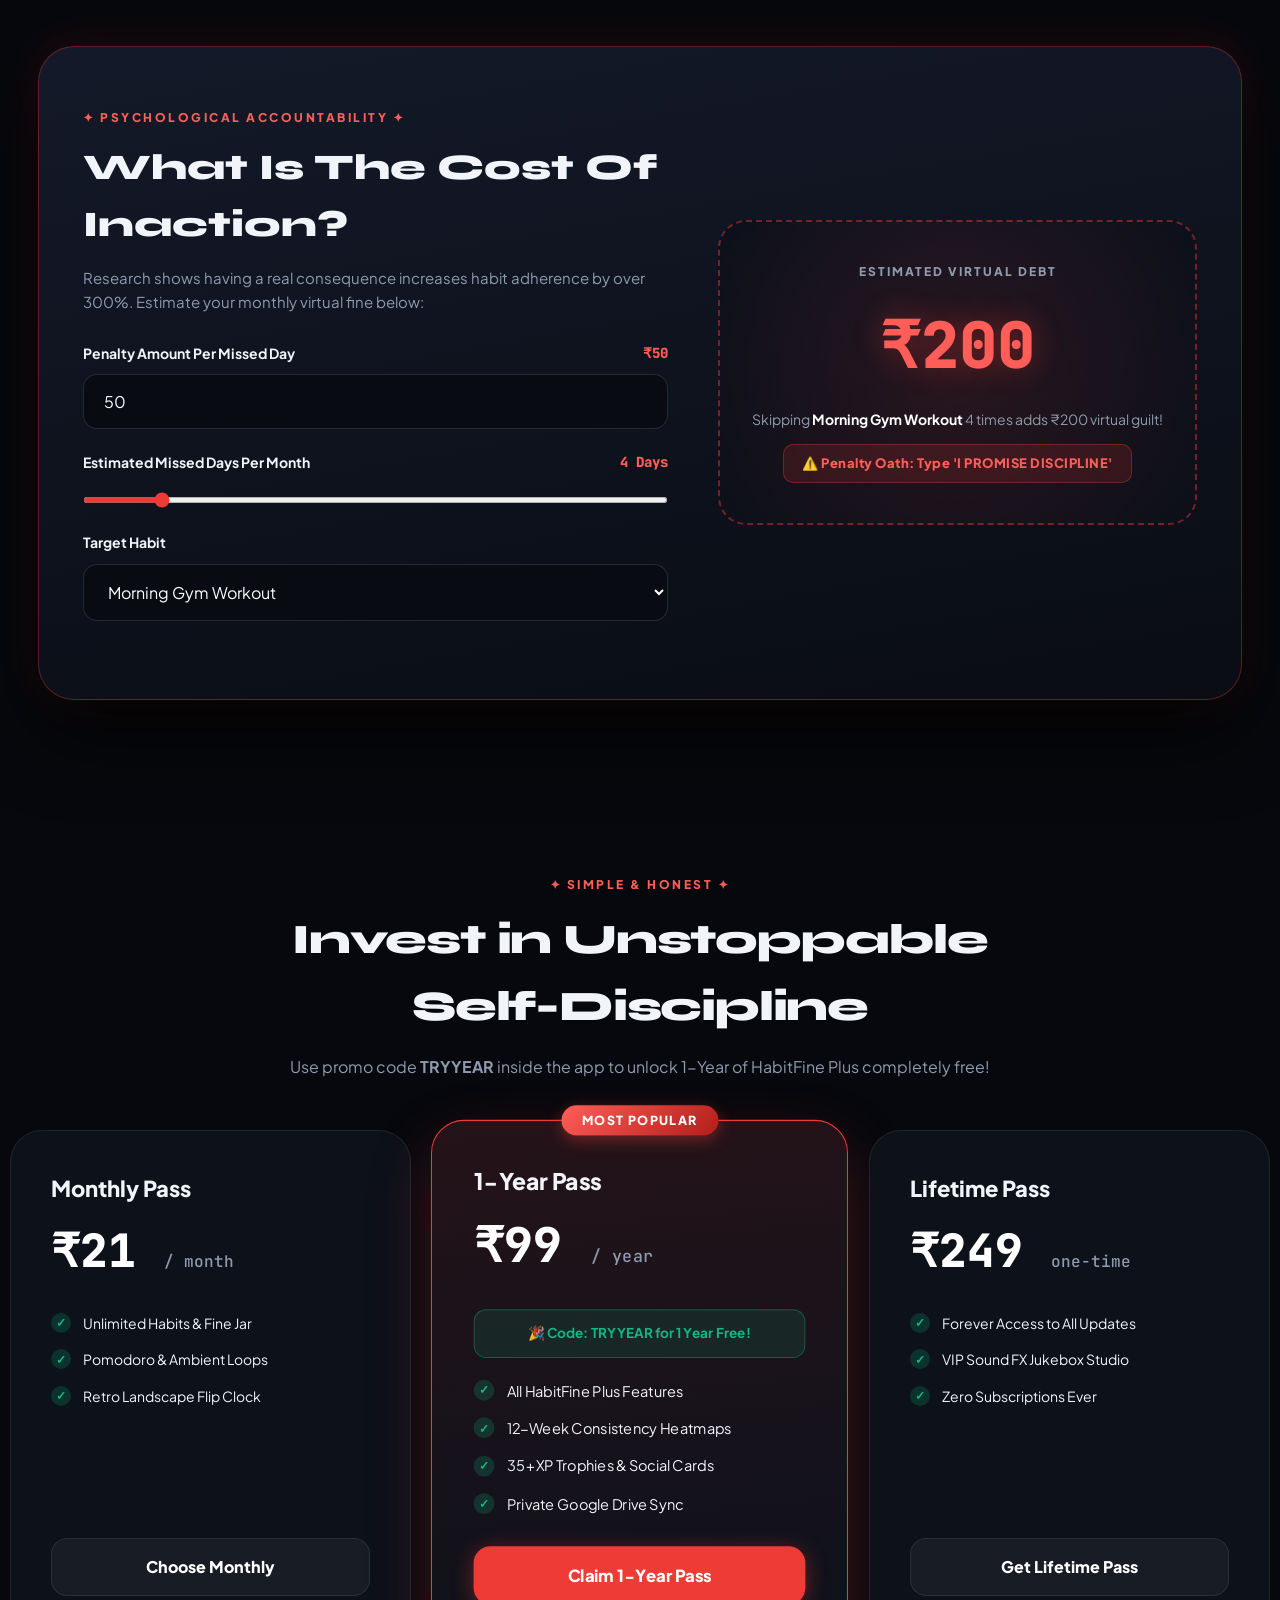
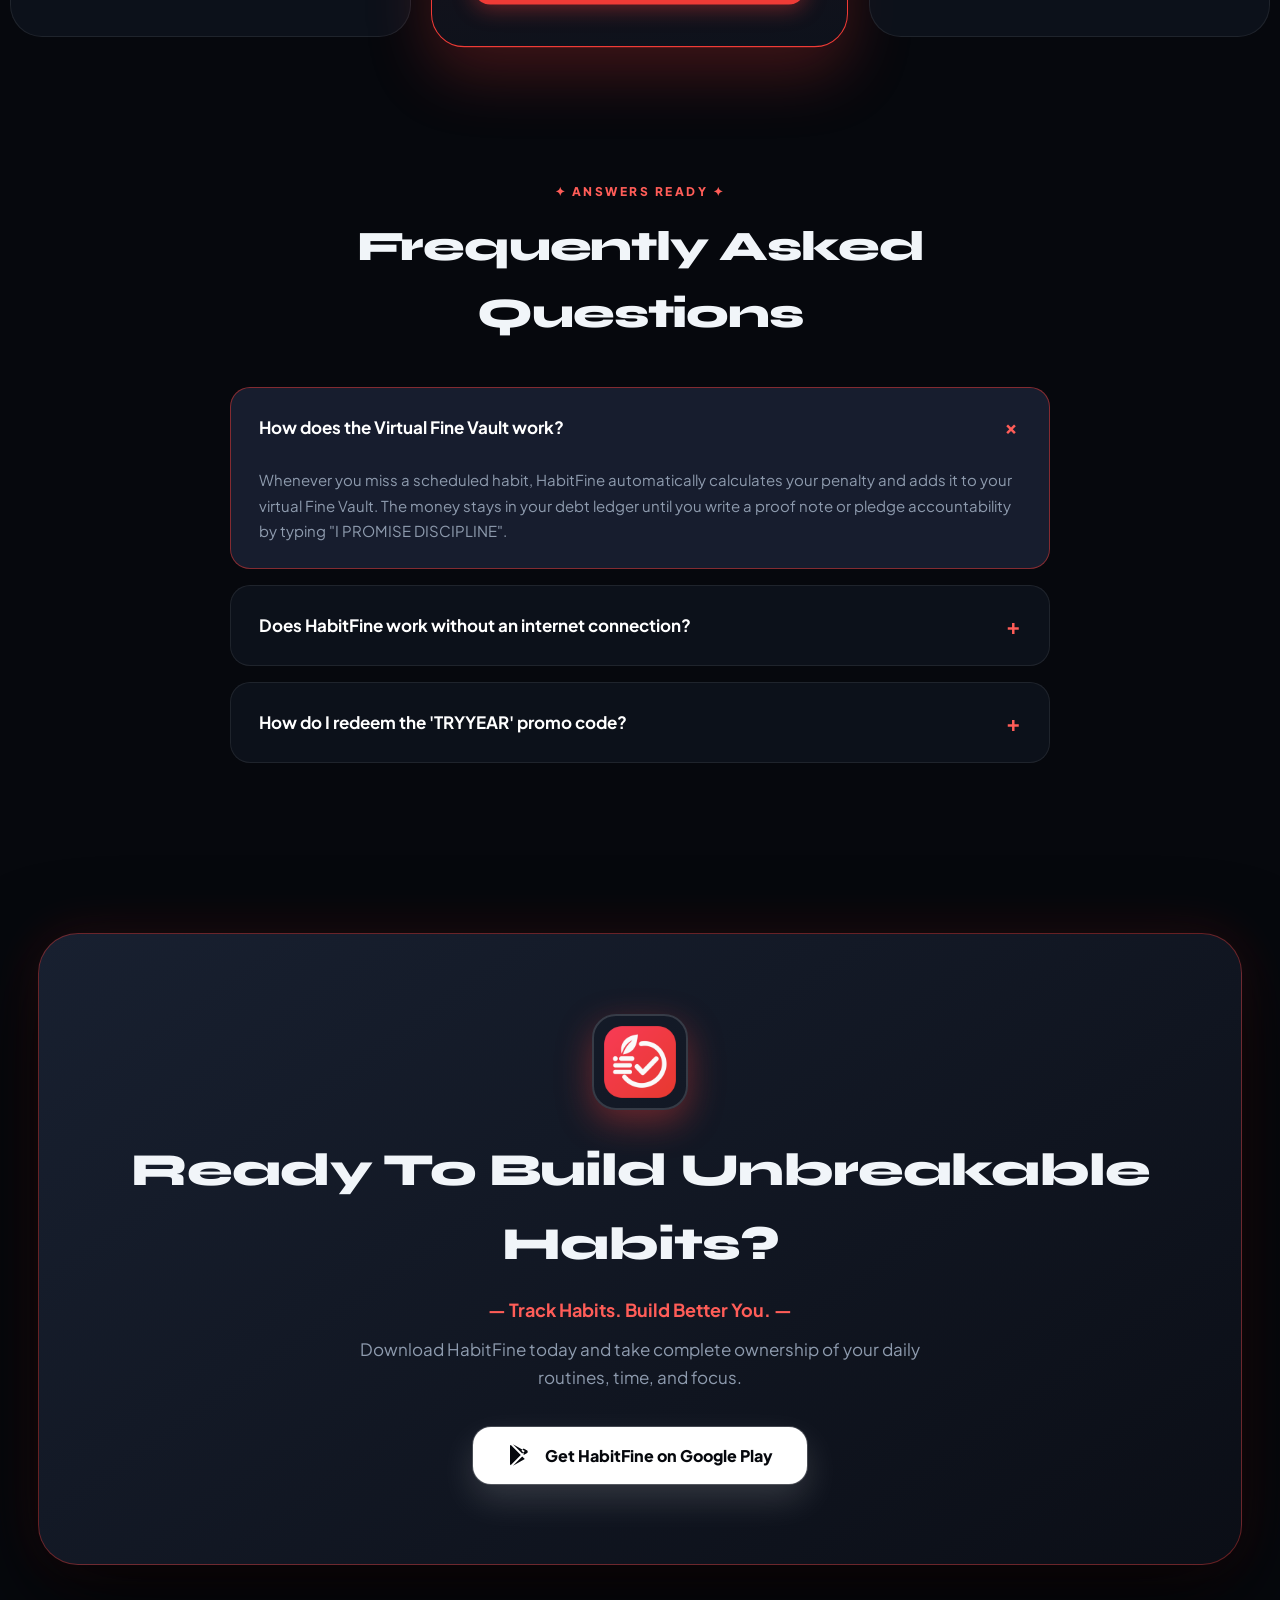
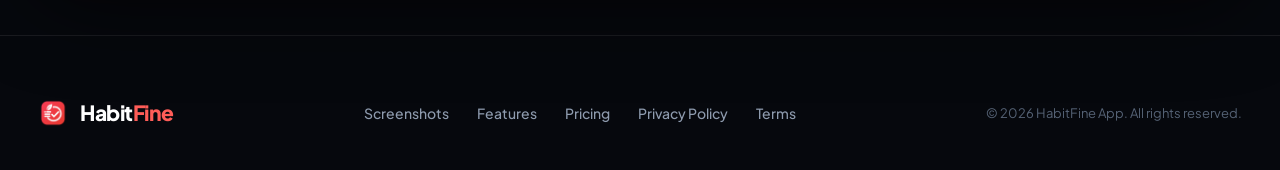
==== commit 32de8bbd: "Update index.html" ====
--- a/index.html
+++ b/index.html
@@ -5,7 +5,7 @@
     <meta name="viewport" content="width=device-width, initial-scale=1.0">
     <title>HabitFine — Habit Tracker & Virtual Fine Jar | Track Habits. Build Better You.</title>
     <meta name="description" content="Build unbreakable habits, track streaks, set virtual penalty fines for skipped routines, and stay laser-focused with Pomodoro & Retro Flip Clock.">
-    <link rel="icon" type="image/png" href="icon.png">
+    <link rel="icon" type="image/png" href="images/icon.png">
     <link rel="preconnect" href="https://fonts.googleapis.com">
     <link rel="preconnect" href="https://fonts.gstatic.com" crossorigin>
     <link href="https://fonts.googleapis.com/css2?family=Plus+Jakarta+Sans:ital,wght@0,300;0,400;0,500;0,600;0,700;0,800;1,400;1,700&family=JetBrains+Mono:wght@400;600;800&family=Syne:wght@700;800&display=swap" rel="stylesheet">
@@ -56,8 +56,6 @@
             font-family: var(--font-main);
             overflow-x: hidden;
             line-height: 1.6;
-            selection-background-color: var(--brand-red);
-            selection-color: #fff;
         }
 
         ::selection {
@@ -334,17 +332,6 @@
             position: relative;
             overflow: hidden;
         }
-        .btn-playstore-3d::before {
-            content: '';
-            position: absolute;
-            top: -50%;
-            left: -50%;
-            width: 200%;
-            height: 200%;
-            background: radial-gradient(circle, rgba(255,255,255,0.8) 0%, transparent 60%);
-            opacity: 0;
-            transition: opacity 0.3s;
-        }
         .btn-playstore-3d:hover {
             transform: translateY(-4px) scale(1.03);
             box-shadow: 0 20px 45px rgba(255, 255, 255, 0.25), 0 0 35px var(--brand-glow);
@@ -371,7 +358,7 @@
             box-shadow: 0 10px 30px rgba(239, 59, 54, 0.25);
         }
 
-        /* 3D Dynamic Live Metric Pill Board */
+        /* Metric Chips */
         .live-pills-row {
             display: flex;
             justify-content: center;
@@ -398,9 +385,7 @@
             font-family: var(--font-mono);
         }
 
-        /* ===================================================
-           HORIZON SHOWCASE: PRO FLOATING SLIDER ENGINE
-           =================================================== */
+        /* Horizontal Carousel Section */
         .horizon-showcase {
             padding: 70px 0 110px;
             position: relative;
@@ -436,7 +421,6 @@
             font-size: 16px;
         }
 
-        /* Floating Controller Deck */
         .slider-deck {
             display: flex;
             justify-content: center;
@@ -490,7 +474,6 @@
             font-size: 11px;
         }
 
-        /* 3D Floating Carousel Track */
         .cards-stream-wrapper {
             position: relative;
             width: 100%;
@@ -530,7 +513,6 @@
             cursor: grabbing;
         }
 
-        /* Phone Glass Card */
         .stream-card {
             flex: 0 0 290px;
             background: linear-gradient(165deg, rgba(28, 35, 54, 0.88), rgba(12, 16, 26, 0.95));
@@ -622,9 +604,7 @@
             font-weight: 500;
         }
 
-        /* ===================================================
-           BENTO GRID FEATURES SECTION
-           =================================================== */
+        /* Bento Grid */
         .features-section {
             padding: 80px 0;
             position: relative;
@@ -656,7 +636,6 @@
             box-shadow: 0 20px 50px rgba(0, 0, 0, 0.6), 0 0 30px rgba(239, 59, 54, 0.15);
         }
         
-        /* Span variations for Bento Layout */
         .bento-span-2 {
             grid-column: span 2;
         }
@@ -701,9 +680,7 @@
             line-height: 1.6;
         }
 
-        /* ===================================================
-           INTERACTIVE DISCIPLINE & FINE DEBT CALCULATOR
-           =================================================== */
+        /* Calculator Section */
         .calculator-zone {
             margin: 90px 0;
             background: linear-gradient(170deg, rgba(22, 28, 44, 0.9), rgba(10, 13, 21, 0.96));
@@ -791,9 +768,7 @@
             letter-spacing: 0.5px;
         }
 
-        /* ===================================================
-           PRICING TIERS
-           =================================================== */
+        /* Pricing */
         .pricing-section {
             padding: 80px 0;
         }
@@ -919,9 +894,7 @@
             border-color: #FFFFFF;
         }
 
-        /* ===================================================
-           FAQ ACCORDION
-           =================================================== */
+        /* FAQ */
         .faq-container {
             max-width: 820px;
             margin: 40px auto 0;
@@ -969,7 +942,7 @@
             transform: rotate(45deg);
         }
 
-        /* Big Creative Download Finale */
+        /* Finale Banner */
         .finale-banner {
             background: linear-gradient(145deg, #182030 0%, #0B0E16 100%);
             border: 1px solid rgba(239, 59, 54, 0.4);
@@ -1043,7 +1016,6 @@
             color: var(--brand-red-light);
         }
 
-        /* Responsive Breakpoints */
         @media (max-width: 1024px) {
             .hero h1 { font-size: 48px; }
             .bento-grid, .pricing-deck { grid-template-columns: repeat(2, 1fr); }
@@ -1076,7 +1048,7 @@
             <div class="nav-inner">
                 <a href="#" class="brand">
                     <div class="brand-logo-wrap">
-                        <img src="icon.png" alt="HabitFine Logo" class="brand-logo-img" onerror="this.onerror=null; this.src='splash-icon.png';">
+                        <img src="images/icon.png" alt="HabitFine Logo" class="brand-logo-img" onerror="this.onerror=null; this.src='images/splash-icon.png';">
                     </div>
                     <span>Habit<span class="brand-text-red">Fine</span></span>
                 </a>
@@ -1165,7 +1137,7 @@
                 <div class="stream-card">
                     <div class="screen-glass-frame">
                         <span class="card-screen-index">01 / 10</span>
-                        <img src="sc1.jpg" alt="Home Dashboard" onerror="this.onerror=null; this.src='splash-icon.png';">
+                        <img src="images/sc1.png" alt="Home Dashboard" onerror="this.onerror=null; this.src='images/splash-icon.png';">
                     </div>
                     <div class="card-info-box">
                         <div class="card-title">Home Dashboard</div>
@@ -1177,7 +1149,7 @@
                 <div class="stream-card">
                     <div class="screen-glass-frame">
                         <span class="card-screen-index">02 / 10</span>
-                        <img src="sc2.jpg" alt="Pomodoro Hub" onerror="this.onerror=null; this.src='splash-icon.png';">
+                        <img src="images/sc2.png" alt="Pomodoro Hub" onerror="this.onerror=null; this.src='images/splash-icon.png';">
                     </div>
                     <div class="card-info-box">
                         <div class="card-title">Pomodoro Focus Hub</div>
@@ -1189,7 +1161,7 @@
                 <div class="stream-card">
                     <div class="screen-glass-frame">
                         <span class="card-screen-index">03 / 10</span>
-                        <img src="sc3.jpg" alt="Retro Flip Clock" onerror="this.onerror=null; this.src='splash-icon.png';">
+                        <img src="images/sc3.png" alt="Retro Flip Clock" onerror="this.onerror=null; this.src='images/splash-icon.png';">
                     </div>
                     <div class="card-info-box">
                         <div class="card-title">Retro Flip Clock</div>
@@ -1201,7 +1173,7 @@
                 <div class="stream-card">
                     <div class="screen-glass-frame">
                         <span class="card-screen-index">04 / 10</span>
-                        <img src="sc4.jpg" alt="Fine Vault Ledger" onerror="this.onerror=null; this.src='splash-icon.png';">
+                        <img src="images/sc4.png" alt="Fine Vault Ledger" onerror="this.onerror=null; this.src='images/splash-icon.png';">
                     </div>
                     <div class="card-info-box">
                         <div class="card-title">Fine Vault & Ledger</div>
@@ -1213,7 +1185,7 @@
                 <div class="stream-card">
                     <div class="screen-glass-frame">
                         <span class="card-screen-index">05 / 10</span>
-                        <img src="sc5.jpg" alt="Consistency Heatmap" onerror="this.onerror=null; this.src='splash-icon.png';">
+                        <img src="images/sc5.png" alt="Consistency Heatmap" onerror="this.onerror=null; this.src='images/splash-icon.png';">
                     </div>
                     <div class="card-info-box">
                         <div class="card-title">Consistency Heatmap</div>
@@ -1225,7 +1197,7 @@
                 <div class="stream-card">
                     <div class="screen-glass-frame">
                         <span class="card-screen-index">06 / 10</span>
-                        <img src="sc6.jpg" alt="XP Ranks & Trophies" onerror="this.onerror=null; this.src='splash-icon.png';">
+                        <img src="images/sc6.png" alt="XP Ranks & Trophies" onerror="this.onerror=null; this.src='images/splash-icon.png';">
                     </div>
                     <div class="card-info-box">
                         <div class="card-title">XP Ranks & Trophies</div>
@@ -1237,7 +1209,7 @@
                 <div class="stream-card">
                     <div class="screen-glass-frame">
                         <span class="card-screen-index">07 / 10</span>
-                        <img src="sc7.jpg" alt="Social Share Cards" onerror="this.onerror=null; this.src='splash-icon.png';">
+                        <img src="images/sc7.png" alt="Social Share Cards" onerror="this.onerror=null; this.src='images/splash-icon.png';">
                     </div>
                     <div class="card-info-box">
                         <div class="card-title">Social Share Cards</div>
@@ -1249,7 +1221,7 @@
                 <div class="stream-card">
                     <div class="screen-glass-frame">
                         <span class="card-screen-index">08 / 10</span>
-                        <img src="sc8.jpg" alt="Plus Subscription" onerror="this.onerror=null; this.src='splash-icon.png';">
+                        <img src="images/sc8.png" alt="Plus Subscription" onerror="this.onerror=null; this.src='images/splash-icon.png';">
                     </div>
                     <div class="card-info-box">
                         <div class="card-title">HabitFine Plus</div>
@@ -1261,7 +1233,7 @@
                 <div class="stream-card">
                     <div class="screen-glass-frame">
                         <span class="card-screen-index">09 / 10</span>
-                        <img src="sc9.jpg" alt="Sound Studio" onerror="this.onerror=null; this.src='splash-icon.png';">
+                        <img src="images/sc9.png" alt="Sound Studio" onerror="this.onerror=null; this.src='images/splash-icon.png';">
                     </div>
                     <div class="card-info-box">
                         <div class="card-title">Audio Studio Jukebox</div>
@@ -1273,7 +1245,7 @@
                 <div class="stream-card">
                     <div class="screen-glass-frame">
                         <span class="card-screen-index">10 / 10</span>
-                        <img src="sc10.jpg" alt="Onboarding Flow" onerror="this.onerror=null; this.src='splash-icon.png';">
+                        <img src="images/sc10.png" alt="Onboarding Flow" onerror="this.onerror=null; this.src='images/splash-icon.png';">
                     </div>
                     <div class="card-info-box">
                         <div class="card-title">7-Step Onboarding</div>
@@ -1284,9 +1256,7 @@
         </div>
     </section>
 
-    <!-- ==========================================================
-         BENTO GRID FEATURE SHOWCASE
-         ========================================================== -->
+    <!-- Bento Grid Features -->
     <section id="features" class="features-section container">
         <div class="showcase-header">
             <div class="showcase-tag">✦ Engineered For Winners ✦</div>
@@ -1295,7 +1265,6 @@
         </div>
 
         <div class="bento-grid">
-            <!-- Bento 1: Virtual Fine Jar (Span 2) -->
             <div class="bento-card bento-span-2">
                 <div class="bento-card-bg-glow"></div>
                 <div>
@@ -1305,7 +1274,6 @@
                 </div>
             </div>
 
-            <!-- Bento 2: Pomodoro Focus -->
             <div class="bento-card">
                 <div>
                     <div class="bento-icon-sphere sphere-amber">⏱️</div>
@@ -1314,7 +1282,6 @@
                 </div>
             </div>
 
-            <!-- Bento 3: Retro Flip Clock -->
             <div class="bento-card">
                 <div>
                     <div class="bento-icon-sphere sphere-cyan">⏳</div>
@@ -1323,7 +1290,6 @@
                 </div>
             </div>
 
-            <!-- Bento 4: GitHub Heatmap (Span 2) -->
             <div class="bento-card bento-span-2">
                 <div>
                     <div class="bento-icon-sphere sphere-emerald">📊</div>
@@ -1334,9 +1300,7 @@
         </div>
     </section>
 
-    <!-- ==========================================================
-         INTERACTIVE FINE DEBT CALCULATOR
-         ========================================================== -->
+    <!-- Fine Calculator -->
     <section id="calculator" class="container">
         <div class="calculator-zone">
             <div class="calc-grid">
@@ -1382,9 +1346,7 @@
         </div>
     </section>
 
-    <!-- ==========================================================
-         PRICING SECTION
-         ========================================================== -->
+    <!-- Pricing -->
     <section id="pricing" class="pricing-section container">
         <div class="showcase-header">
             <div class="showcase-tag">✦ Simple & Honest ✦</div>
@@ -1393,7 +1355,6 @@
         </div>
 
         <div class="pricing-deck">
-            <!-- Monthly -->
             <div class="tier-card">
                 <div>
                     <div class="tier-title">Monthly Pass</div>
@@ -1407,7 +1368,6 @@
                 <a href="#download" class="btn-tier btn-tier-subtle">Choose Monthly</a>
             </div>
 
-            <!-- 1-Year Featured -->
             <div class="tier-card featured-tier">
                 <div class="tier-badge">Most Popular</div>
                 <div>
@@ -1424,7 +1384,6 @@
                 <a href="#download" class="btn-tier btn-tier-featured">Claim 1-Year Pass</a>
             </div>
 
-            <!-- Lifetime -->
             <div class="tier-card">
                 <div>
                     <div class="tier-title">Lifetime Pass</div>
@@ -1440,9 +1399,7 @@
         </div>
     </section>
 
-    <!-- ==========================================================
-         FAQ ACCORDION
-         ========================================================== -->
+    <!-- FAQ -->
     <section id="faq" class="container" style="padding: 60px 0;">
         <div class="showcase-header">
             <div class="showcase-tag">✦ Answers Ready ✦</div>
@@ -1482,13 +1439,11 @@
         </div>
     </section>
 
-    <!-- ==========================================================
-         FINALE CALL TO ACTION BANNER
-         ========================================================== -->
+    <!-- CTA Finale -->
     <section id="download" class="container">
         <div class="finale-banner">
             <div class="finale-logo-box">
-                <img src="icon.png" alt="HabitFine App Icon" onerror="this.onerror=null; this.src='splash-icon.png';">
+                <img src="images/icon.png" alt="HabitFine App Icon" onerror="this.onerror=null; this.src='images/splash-icon.png';">
             </div>
             <h2>Ready To Build Unbreakable Habits?</h2>
             <div class="finale-tagline">— Track Habits. Build Better You. —</div>
@@ -1504,7 +1459,7 @@
     <footer>
         <div class="container footer-grid">
             <div class="brand">
-                <img src="icon.png" alt="HabitFine Icon" style="width:30px; height:30px; border-radius:8px;" onerror="this.onerror=null; this.src='splash-icon.png';">
+                <img src="images/icon.png" alt="HabitFine Icon" style="width:30px; height:30px; border-radius:8px;" onerror="this.onerror=null; this.src='images/splash-icon.png';">
                 <span>Habit<span class="brand-text-red">Fine</span></span>
             </div>
             <div class="footer-nav">
@@ -1522,9 +1477,7 @@
 
     <!-- Interactive Scripts -->
     <script>
-        // ==========================================
-        // AUTO-SLIDE STREAM & DRAG CONTROLLER
-        // ==========================================
+        // Auto-Slide & Touch-Drag Stream Controller
         const stream = document.getElementById('cardsStream');
         const prevBtn = document.getElementById('streamPrevBtn');
         const nextBtn = document.getElementById('streamNextBtn');
@@ -1559,7 +1512,6 @@
             startStreamAutoScroll();
         }
 
-        // Buttons
         prevBtn.addEventListener('click', () => {
             pauseScroll();
             stream.scrollBy({ left: -320, behavior: 'smooth' });
@@ -1572,7 +1524,6 @@
             setTimeout(resumeScroll, 4000);
         });
 
-        // Mouse Drag
         stream.addEventListener('mousedown', (e) => {
             isDown = true;
             pauseScroll();
@@ -1602,7 +1553,6 @@
             stream.scrollLeft = scrollLeft - walk;
         });
 
-        // Mobile Touch
         stream.addEventListener('touchstart', () => pauseScroll(), { passive: true });
         stream.addEventListener('touchend', () => setTimeout(resumeScroll, 3000), { passive: true });
         stream.addEventListener('mouseenter', pauseScroll);
@@ -1612,9 +1562,7 @@
 
         startStreamAutoScroll();
 
-        // ==========================================
-        // Fine Calculator
-        // ==========================================
+        // Calculator
         function calculateFine() {
             const finePerDay = parseInt(document.getElementById('finePerDay').value) || 0;
             const missedDays = parseInt(document.getElementById('missedDays').value) || 0;
@@ -1632,7 +1580,6 @@
             calculateFine();
         }
 
-        // FAQ Toggle
         function toggleFaq(el) {
             const parent = el.parentElement;
             parent.classList.toggle('active');
